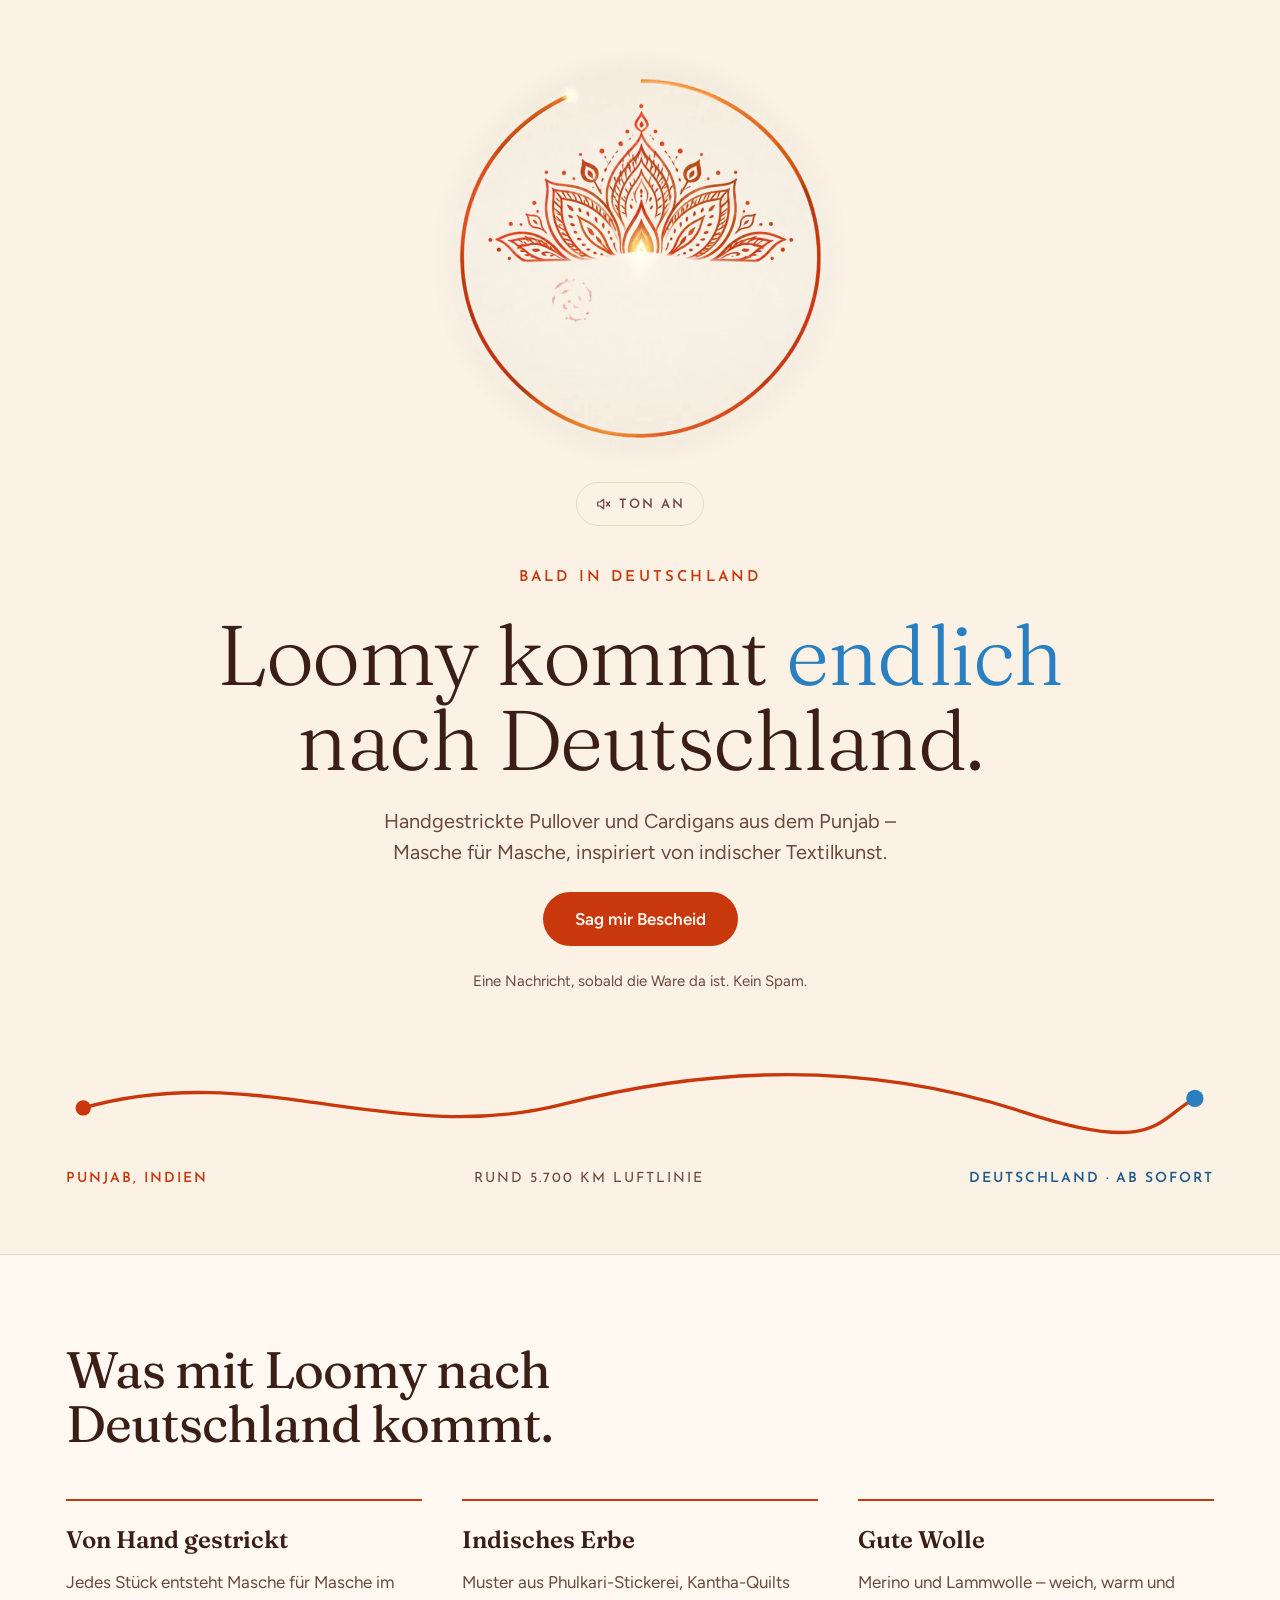
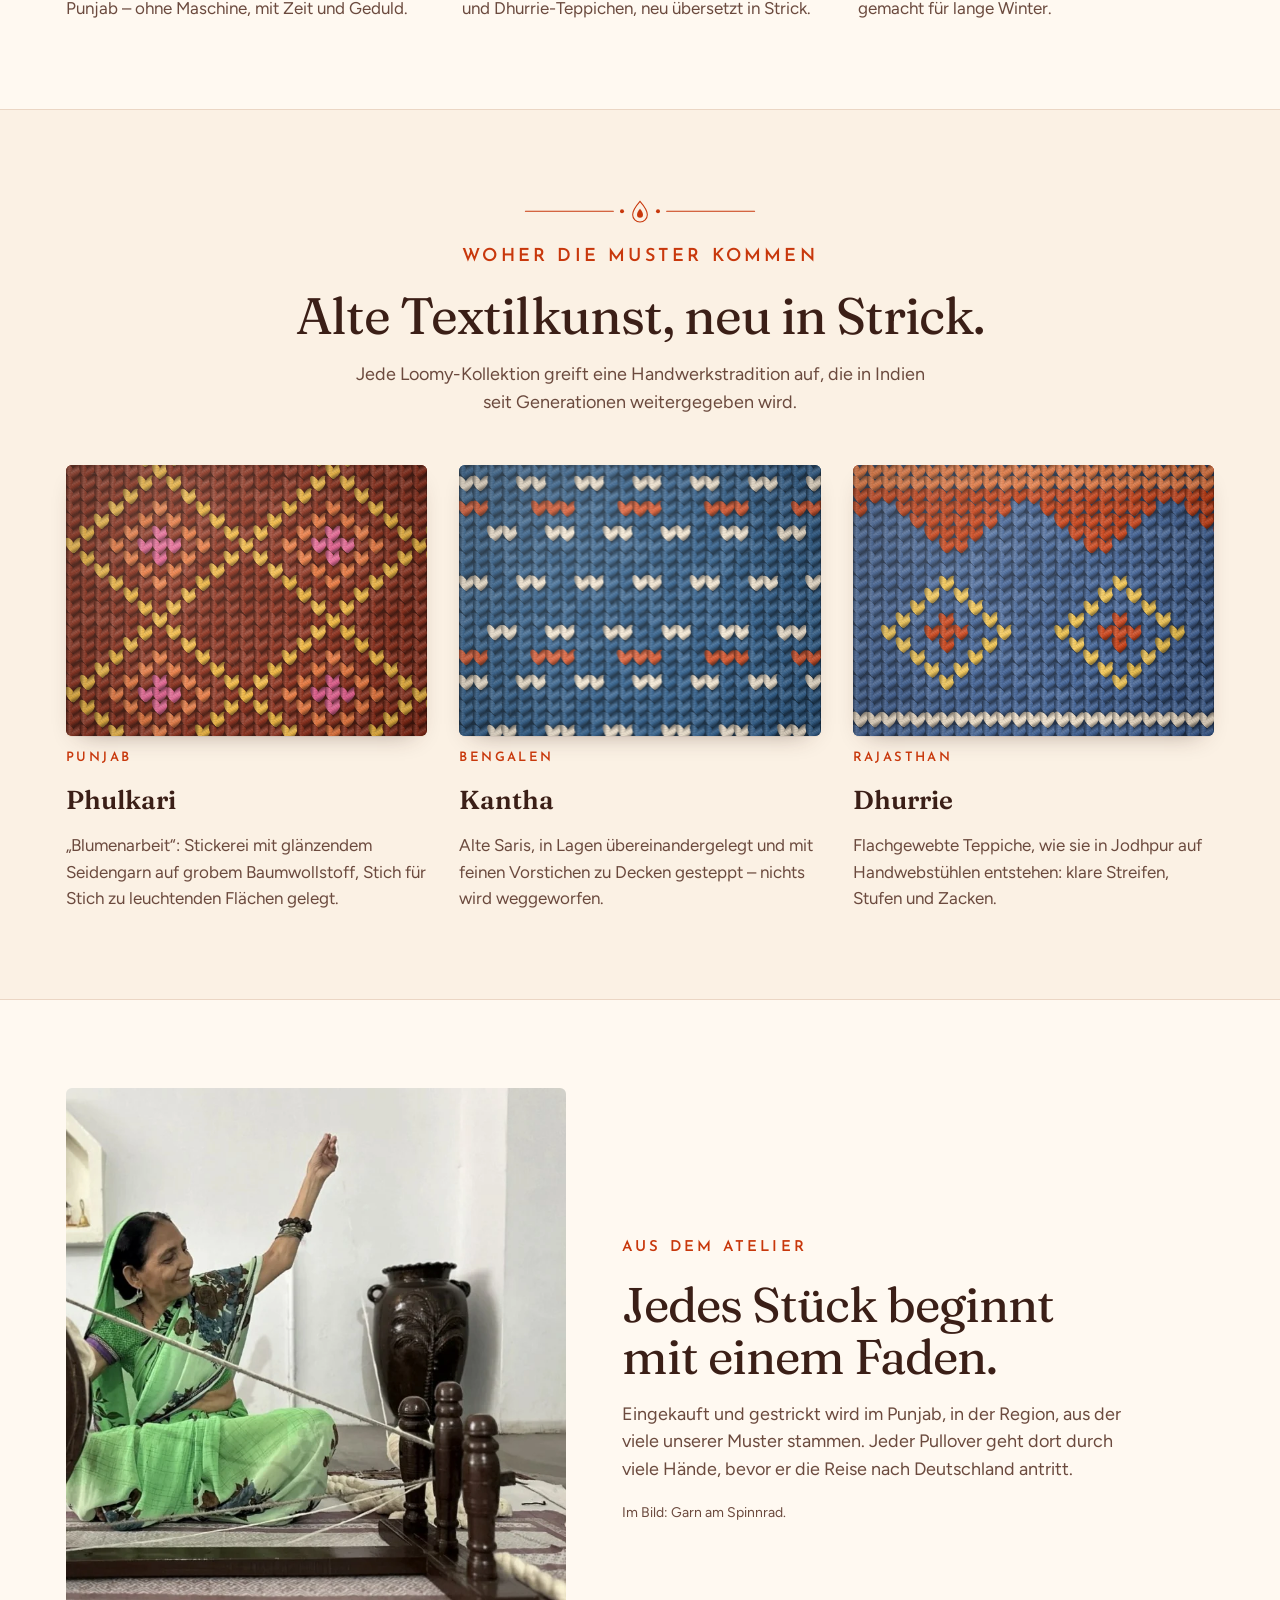
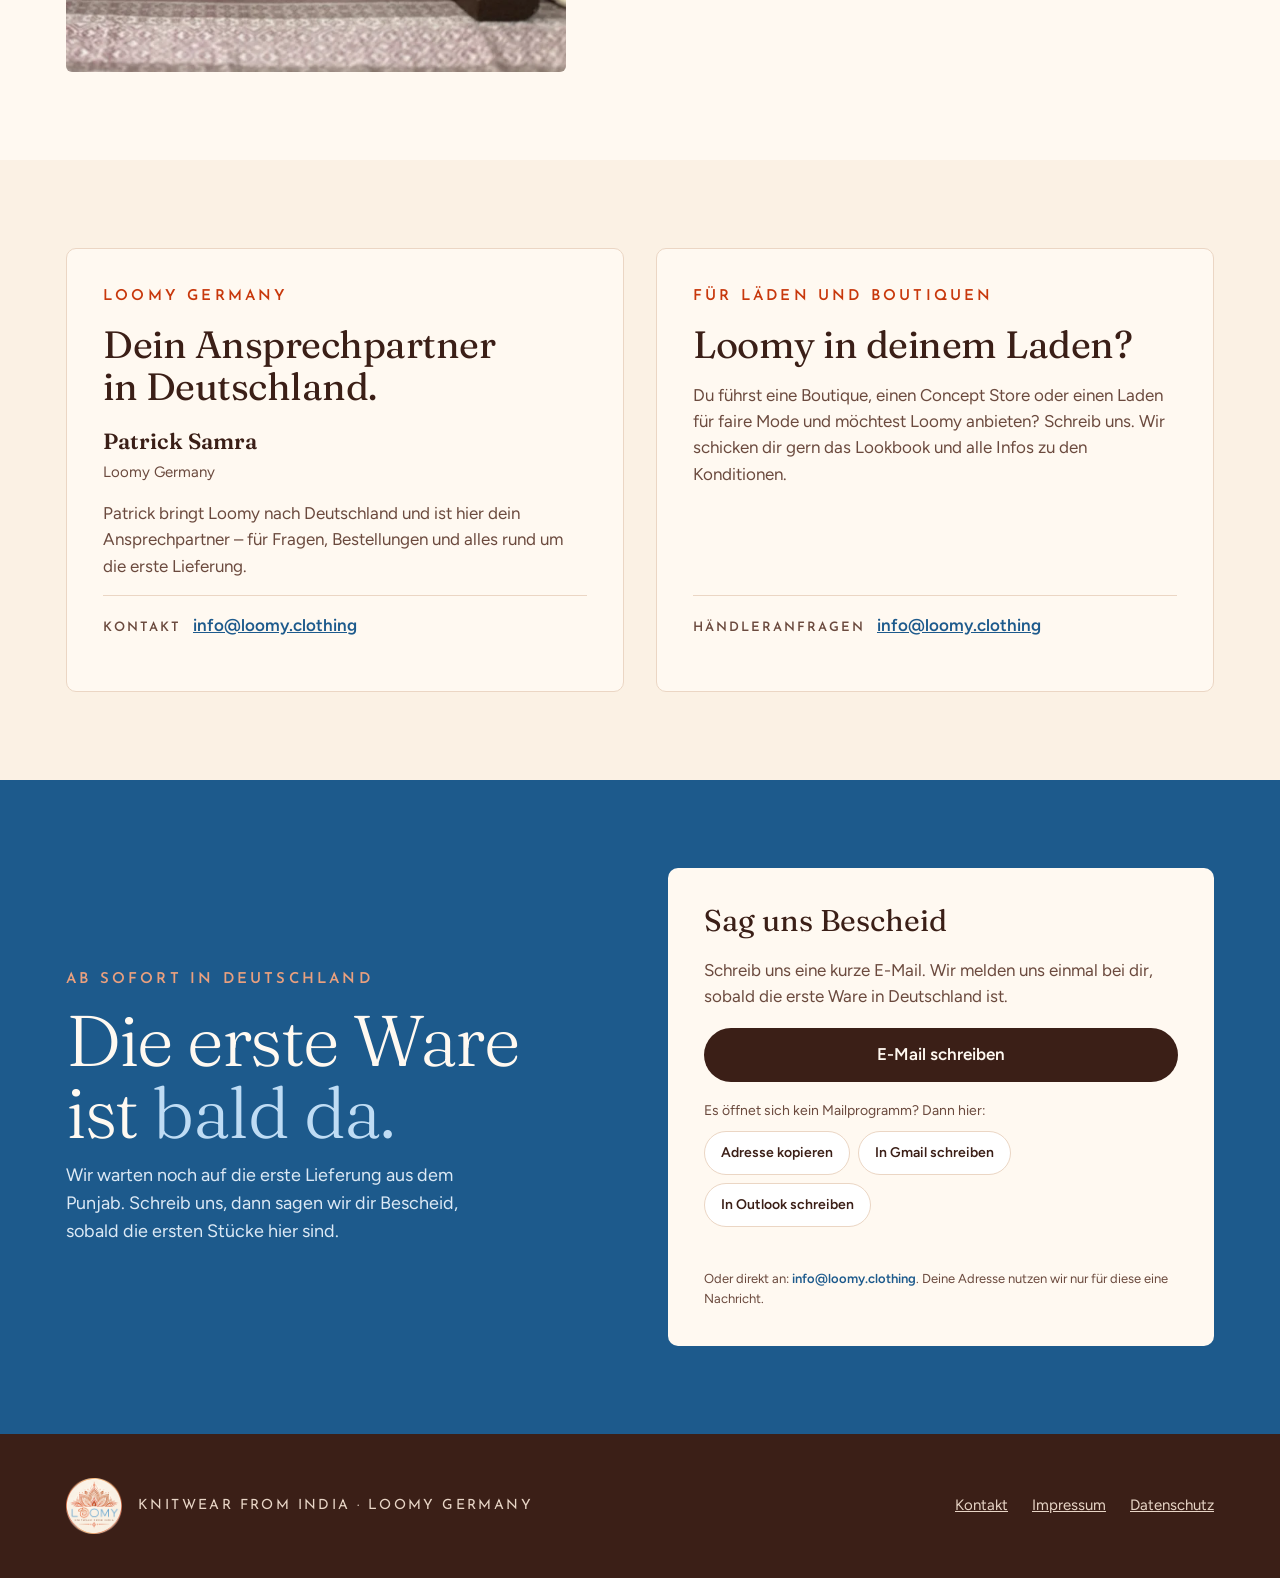
==== ankuendigung/index.html @ 22c1bcb1 "Landingpage: Ausweichwege, wenn sich kein Mailprogramm öffnet Co-Authored-By: Claude Opus 5.5 <norep" ====
<!doctype html>
<html lang="de">
<head>
<meta charset="utf-8">
<meta name="viewport" content="width=device-width, initial-scale=1, viewport-fit=cover">
<title>Loomy Germany – Handgestrickt im Punjab, bald in Deutschland</title>
<meta name="description" content="Loomy kommt nach Deutschland: handgestrickte Pullover und Cardigans aus dem Punjab, inspiriert von indischer Textilkunst. Die erste Ware ist bald da.">
<meta name="theme-color" content="#FBF1E4">
<link rel="canonical" href="https://loomy.clothing/">
<meta property="og:type" content="website">
<meta property="og:url" content="https://loomy.clothing/">
<meta property="og:title" content="Loomy kommt endlich nach Deutschland">
<meta property="og:description" content="Handgestrickte Pullover und Cardigans aus dem Punjab – Masche für Masche, inspiriert von indischer Textilkunst.">
<meta property="og:image" content="https://loomy.clothing/img/og-loomy.jpg">
<meta property="og:image:width" content="1200">
<meta property="og:image:height" content="630">
<meta property="og:locale" content="de_DE">
<meta name="twitter:card" content="summary_large_image">
<link rel="icon" type="image/png" sizes="64x64" href="img/favicon-64.png">
<link rel="apple-touch-icon" href="img/apple-touch-icon.png">
<link rel="preload" href="fonts/fraunces-latin-300-normal.woff2" as="font" type="font/woff2" crossorigin>
<style>
@font-face{font-family:'Fraunces';font-style:normal;font-weight:300;font-display:swap;src:url(fonts/fraunces-latin-300-normal.woff2) format('woff2')}
@font-face{font-family:'Fraunces';font-style:normal;font-weight:400;font-display:swap;src:url(fonts/fraunces-latin-400-normal.woff2) format('woff2')}
@font-face{font-family:'Fraunces';font-style:normal;font-weight:600;font-display:swap;src:url(fonts/fraunces-latin-600-normal.woff2) format('woff2')}
@font-face{font-family:'Figtree';font-style:normal;font-weight:400;font-display:swap;src:url(fonts/figtree-latin-400-normal.woff2) format('woff2')}
@font-face{font-family:'Figtree';font-style:normal;font-weight:500;font-display:swap;src:url(fonts/figtree-latin-500-normal.woff2) format('woff2')}
@font-face{font-family:'Figtree';font-style:normal;font-weight:600;font-display:swap;src:url(fonts/figtree-latin-600-normal.woff2) format('woff2')}
@font-face{font-family:'Josefin Sans';font-style:normal;font-weight:400;font-display:swap;src:url(fonts/josefin-sans-latin-400-normal.woff2) format('woff2')}
@font-face{font-family:'Josefin Sans';font-style:normal;font-weight:600;font-display:swap;src:url(fonts/josefin-sans-latin-600-normal.woff2) format('woff2')}
/* Layout: the round Loomy badge opens the page on its own cream ground; below it an
   orange thread runs from Punjab to Germany. Then: what is coming (paper),
   countdown + waiting list (deep indigo), footer (deep brown).
   One fixed look taken from the logo, the same in light and dark mode. */
:root{
  --ground:#FBF1E4;      /* cream of the logo */
  --paper:#FFF9F1;
  --ink:#3B1F17;         /* deep brown, like the logo's tagline */
  --ink-soft:#6B4A3E;
  --sindoor:#C8380C;     /* logo orange-red */
  --sindoor-soft:#E9A07F;
  --indigo:#2A7FC0;      /* logo blue */
  --indigo-deep:#1D5A8C;
  --line:#EBD6C4;
  --display:'Fraunces', Georgia, 'Times New Roman', serif;
  --body:'Figtree', system-ui, -apple-system, 'Segoe UI', sans-serif;
  --label:'Josefin Sans', 'Figtree', system-ui, sans-serif;
}
*{box-sizing:border-box}
html{scroll-behavior:smooth}
body{margin:0;background:var(--ground);color:var(--ink);font-family:var(--body);font-size:17px;line-height:1.55}
a{color:var(--indigo-deep)}a:hover{color:var(--sindoor)}
:focus-visible{outline:3px solid var(--indigo);outline-offset:3px}
.wrap{max-width:1180px;margin:0 auto;padding-left:max(16px, env(safe-area-inset-left, 0px));padding-right:max(16px, env(safe-area-inset-right, 0px))}
.label{margin:0;font-family:var(--label);font-size:15px;font-weight:600;letter-spacing:3.2px;text-transform:uppercase}
h1,h2,h3{text-wrap:balance}

/* Opening */
.hero{padding-block:48px 64px;display:flex;flex-direction:column;align-items:center;gap:40px;text-align:center}
.badge{width:clamp(220px,30vw,340px);max-width:100%;height:auto;display:block;animation:badgeIn 1.4s cubic-bezier(.2,.7,.2,1) both}
.intro{display:flex;flex-direction:column;align-items:center;gap:24px;max-width:860px}
.intro .label{color:var(--sindoor)}
h1{margin:0;font-family:var(--display);font-weight:300;font-size:clamp(42px,6.6vw,92px);line-height:1;letter-spacing:-1.5px;color:var(--ink)}
h1 em{font-style:normal;color:var(--indigo)}
.lead{margin:0;max-width:540px;font-size:20px;color:var(--ink-soft)}
.btn{display:inline-flex;align-items:center;justify-content:center;min-height:54px;padding:0 32px;border-radius:999px;font:inherit;font-weight:600;text-decoration:none;cursor:pointer;border:none}
.btn-sindoor{background:var(--sindoor);color:var(--paper)}
.btn-sindoor:hover{color:var(--paper);filter:brightness(1.08)}
.hint{font-size:15px;color:var(--ink-soft)}

/* Thread from Punjab to Germany */
.journey{width:100%;display:flex;flex-direction:column;gap:12px;padding-top:8px}
.journey svg{width:100%;max-width:100%;height:auto;display:block;overflow:visible}
.stops{display:flex;flex-wrap:wrap;justify-content:space-between;gap:10px 28px;font-family:var(--label);font-size:14px;letter-spacing:2px;text-transform:uppercase;color:var(--ink-soft)}
.stops .from{color:var(--sindoor);font-weight:600}
.stops .to{color:var(--indigo-deep);font-weight:600}
.thread{stroke-dasharray:1;stroke-dashoffset:1;animation:draw 3.2s cubic-bezier(.45,.05,.3,1) 1s forwards}
.knot{transform-box:fill-box;transform-origin:center;animation:pop .7s ease-out 4.1s both}
.halo{opacity:0;transform-box:fill-box;transform-origin:center;animation:halo 2.6s ease-out 4.5s infinite}
@keyframes badgeIn{from{opacity:0;transform:scale(.92)}to{opacity:1;transform:none}}
@keyframes draw{to{stroke-dashoffset:0}}
@keyframes pop{0%{transform:scale(0)}70%{transform:scale(1.35)}100%{transform:scale(1)}}
@keyframes halo{0%{opacity:.7;transform:scale(1)}100%{opacity:0;transform:scale(2.6)}}
@media (prefers-reduced-motion: reduce){
  .badge,.knot{animation:none}
  .thread{animation:none;stroke-dashoffset:0}
  .halo{animation:none;opacity:0}
}

/* What is coming */
.coming{background:var(--paper);border-top:1px solid var(--line);border-bottom:1px solid var(--line)}
.coming .wrap{padding-block:88px;display:flex;flex-direction:column;gap:48px}
.coming h2{margin:0;max-width:720px;font-family:var(--display);font-weight:400;font-size:clamp(32px,4vw,52px);line-height:1.06;letter-spacing:-1px}
.points{display:grid;grid-template-columns:repeat(auto-fit,minmax(240px,1fr));gap:40px}
.point{display:flex;flex-direction:column;gap:10px;padding-top:20px;border-top:2px solid var(--sindoor);min-width:0}
.point h3{margin:0;font-family:var(--display);font-weight:600;font-size:24px}
.point p{margin:0;color:var(--ink-soft);max-width:36ch}

/* Ornament, after the small divider at the foot of the logo */
.ornament{display:flex;justify-content:center}
.ornament svg{width:min(360px,80%);height:auto;display:block}

/* Where the patterns come from */
.muster .wrap{padding-block:88px;display:flex;flex-direction:column;gap:48px}
.muster-head{display:flex;flex-direction:column;align-items:center;gap:18px;text-align:center}
.muster-head .label{color:var(--sindoor)}
.muster-head h2{margin:0;max-width:760px;font-family:var(--display);font-weight:400;font-size:clamp(32px,4vw,52px);line-height:1.06;letter-spacing:-1px}
.muster-head p{margin:0;max-width:600px;color:var(--ink-soft);font-size:18px}
.samples{display:grid;grid-template-columns:repeat(auto-fit,minmax(260px,1fr));gap:40px 32px}
.sample{display:flex;flex-direction:column;gap:12px;min-width:0}
.cloth{display:block;width:100%;max-width:100%;height:auto;aspect-ratio:4/3;border-radius:6px;box-shadow:0 1px 0 rgba(59,31,23,.06), 0 10px 24px -14px rgba(59,31,23,.45)}
.sample .origin{margin:0;font-family:var(--label);font-size:13px;font-weight:600;letter-spacing:2.4px;text-transform:uppercase;color:var(--sindoor)}
.sample h3{margin:0;font-family:var(--display);font-weight:600;font-size:26px}
.sample p{margin:0;color:var(--ink-soft);max-width:38ch}
/* Phulkari: golden silk darning in a diamond lattice on madder-red cotton */
.phulkari{background-color:#7E2513;background-image:
  repeating-linear-gradient(45deg,transparent 0 15px,#F0B43A 15px 17px),
  repeating-linear-gradient(-45deg,transparent 0 15px,#F0B43A 15px 17px),
  repeating-linear-gradient(0deg,rgba(240,180,58,.30) 0 1px,transparent 1px 4px)}
/* Kantha: rows of running stitch on soft indigo cloth */
.kantha{background-color:#2F5F8E;background-image:
  repeating-linear-gradient(90deg,#2F5F8E 0 7px,transparent 7px 17px),
  repeating-linear-gradient(0deg,transparent 0 11px,#F6E8D6 11px 13px,transparent 13px 24px,#E2683A 24px 26px)}
/* Dhurrie: flat-woven bands with a stepped tooth border */
.dhurrie{background-color:#F3E3CC;background-image:
  linear-gradient(135deg,#C8380C 25%,transparent 25%),
  linear-gradient(225deg,#C8380C 25%,transparent 25%),
  repeating-linear-gradient(0deg,#1D5A8C 0 20px,#F3E3CC 20px 30px,#E2A23A 30px 34px,#F3E3CC 34px 56px);
  background-size:28px 56px,28px 56px,auto;background-position:-14px 0,-14px 0,0 0}

/* Atelier */
.atelier{background:var(--paper);border-top:1px solid var(--line)}
.atelier .wrap{padding-block:88px;display:flex;flex-wrap:wrap;align-items:center;gap:56px}
.atelier img{flex:1 1 360px;min-width:0;width:100%;max-width:500px;aspect-ratio:6/7;object-fit:cover;border-radius:6px;display:block}
.atelier .text{flex:1 1 360px;min-width:0;display:flex;flex-direction:column;gap:18px}
.atelier .label{color:var(--sindoor)}
.atelier h2{margin:0;font-family:var(--display);font-weight:400;font-size:clamp(32px,3.8vw,50px);line-height:1.08;letter-spacing:-1px}
.atelier p.body{margin:0;max-width:44ch;font-size:18px;color:var(--ink-soft)}
.atelier .caption{margin:0;font-size:14px;color:var(--ink-soft)}

/* Loomy Germany: contact person + retailers */
.team .wrap{padding-block:88px;display:grid;grid-template-columns:repeat(auto-fit,minmax(320px,1fr));gap:32px}
.panel{min-width:0;padding:36px;background:var(--paper);border:1px solid var(--line);border-radius:10px;display:flex;flex-direction:column;gap:16px}
.panel .label{color:var(--sindoor)}
.panel h2{margin:0;font-family:var(--display);font-weight:400;font-size:clamp(28px,3vw,38px);line-height:1.1;letter-spacing:-.5px}
.panel p.body{margin:0;max-width:44ch;color:var(--ink-soft)}
.person{display:flex;align-items:center;gap:18px}
.avatar{width:96px;height:96px;flex:none;border-radius:999px;border:1.5px dashed var(--sindoor-soft);display:flex;align-items:center;justify-content:center;font-size:12px;line-height:1.3;text-align:center;color:var(--ink-soft);background:var(--ground)}
.person strong{display:block;font-family:var(--display);font-weight:600;font-size:22px}
.person span{font-size:15px;color:var(--ink-soft)}
.contact{margin-top:auto;padding-top:16px;border-top:1px solid var(--line);display:flex;flex-wrap:wrap;gap:4px 12px;align-items:baseline}
.contact b{font-family:var(--label);font-size:13px;font-weight:600;letter-spacing:2px;text-transform:uppercase;color:var(--ink-soft)}
.contact span{font-weight:600;color:var(--indigo-deep);user-select:all;overflow-wrap:anywhere}

/* Countdown + waiting list */
.list{background:var(--indigo-deep);color:var(--paper)}
.list .wrap{padding-block:88px;display:flex;flex-wrap:wrap;align-items:center;gap:56px}
.count{flex:1 1 400px;min-width:0;display:flex;flex-direction:column;gap:14px}
.count .label{color:var(--sindoor-soft)}
.big{margin:0;font-family:var(--display);font-weight:300;font-size:clamp(42px,5.6vw,80px);line-height:1;letter-spacing:-1.5px;text-wrap:balance}
.big em{font-style:normal;color:#BFDCF4}
.count .sub{margin:0;max-width:420px;font-size:18px;color:#DCE9F5}
.card{flex:1 1 400px;min-width:0;padding:36px;background:var(--paper);color:var(--ink);border-radius:10px;display:flex;flex-direction:column;gap:18px}
.card h2{margin:0;font-family:var(--display);font-weight:400;font-size:30px;line-height:1.15}
.stack{display:flex;flex-direction:column;gap:18px}
.field{display:flex;flex-direction:column;gap:8px}
.field label{font-size:15px;font-weight:600}
.field input{min-height:52px;padding:0 18px;border-radius:10px;border:1.5px solid var(--line);font:inherit;color:var(--ink);background:#FFFFFF}
.consent{display:flex;align-items:flex-start;gap:12px;font-size:14px;line-height:1.5;color:var(--ink-soft);cursor:pointer}
.consent input{width:22px;height:22px;margin:1px 0 0;flex:none;accent-color:var(--indigo-deep)}
.err{margin:0;font-size:14px;font-weight:600;color:var(--sindoor)}
.btn-ink{background:var(--ink);color:var(--paper)}
.btn-ink:hover{filter:brightness(1.25)}
.note{margin:0;font-size:13px;color:var(--ink-soft)}
.alt{display:flex;flex-direction:column;gap:10px;font-size:14px;color:var(--ink-soft)}
.alt-row{display:flex;flex-wrap:wrap;gap:8px}
.chip{display:inline-flex;align-items:center;min-height:44px;padding:0 16px;border:1.5px solid var(--line);border-radius:999px;background:#FFFFFF;font:inherit;font-size:14px;font-weight:600;color:var(--ink);text-decoration:none;cursor:pointer}
.chip:hover{border-color:var(--indigo-deep);color:var(--indigo-deep)}
.chip:focus-visible{outline:3px solid var(--indigo-deep);outline-offset:2px}
.copied{min-height:1em;font-weight:600;color:var(--indigo-deep)}
.done{display:flex;flex-direction:column;gap:14px;padding-block:8px}
.done img{width:84px;height:84px;display:block}
.done p{margin:0;color:var(--ink-soft)}

footer{background:var(--ink);color:#E8D5C6}
footer .wrap{padding-block:44px;display:flex;flex-wrap:wrap;align-items:center;justify-content:space-between;gap:24px;font-size:15px}
footer .brand{display:flex;align-items:center;gap:16px}
footer img{width:56px;height:56px;display:block}
footer .brand p{margin:0;font-family:var(--label);font-size:14px;letter-spacing:2.4px;text-transform:uppercase}
footer nav{display:flex;flex-wrap:wrap;gap:24px}
footer a{color:#E8D5C6}footer a:hover{color:var(--sindoor-soft)}

/* Intro film: the logo animation, cut round so it melts into the page */
.intro-film{display:flex;flex-direction:column;align-items:center;gap:14px}
.film{display:block;width:clamp(240px,36vw,420px);max-width:100%;height:auto;aspect-ratio:1/1;object-fit:cover;background:var(--ground);
  -webkit-mask-image:radial-gradient(circle closest-side,#000 90%,transparent 99%);mask-image:radial-gradient(circle closest-side,#000 90%,transparent 99%)}
.sound{display:inline-flex;align-items:center;gap:8px;min-height:44px;padding:0 18px;border-radius:999px;border:1px solid var(--line);background:transparent;color:var(--ink-soft);font-family:var(--label);font-size:13px;font-weight:600;letter-spacing:2px;text-transform:uppercase;cursor:pointer}
.sound:hover{color:var(--sindoor);border-color:var(--sindoor-soft)}
.sound svg{width:16px;height:16px}
.sound [hidden]{display:none}
.sound[aria-pressed="true"]{color:var(--sindoor);border-color:var(--sindoor-soft)}
.card p{margin:0;color:var(--ink-soft)}
.mailtext{font-weight:600;color:var(--indigo-deep);user-select:all;overflow-wrap:anywhere}
.contact a{font-weight:600;overflow-wrap:anywhere}
</style>
</head>
<body>

<section class="wrap hero">
  <div class="intro-film">
    <video id="introVideo" class="film" muted playsinline preload="auto" poster="img/loomy-intro-poster.webp" aria-label="Logo-Animation: Das Loomy-Logo entsteht">
      <source src="video/loomy-intro.webm" type="video/webm">
      <source src="video/loomy-intro.mp4" type="video/mp4">
    </video>
    <button type="button" class="sound" id="soundBtn" aria-pressed="false">
      <svg class="ico-off" viewBox="0 0 24 24" fill="none" stroke="currentColor" stroke-width="1.8" stroke-linecap="round" stroke-linejoin="round" aria-hidden="true"><path d="M4 9v6h4l5 4V5L8 9H4z"/><path d="M17 9l5 6M22 9l-5 6"/></svg>
      <svg class="ico-on" viewBox="0 0 24 24" fill="none" stroke="currentColor" stroke-width="1.8" stroke-linecap="round" stroke-linejoin="round" aria-hidden="true" hidden><path d="M4 9v6h4l5 4V5L8 9H4z"/><path d="M16.5 8.5a5 5 0 0 1 0 7"/><path d="M19 6a9 9 0 0 1 0 12"/></svg>
      <span>Ton an</span>
    </button>
  </div>

  <div class="intro">
    <p class="label">Bald in Deutschland</p>
    <h1>Loomy kommt <em>endlich</em> nach Deutschland.</h1>
    <p class="lead">Handgestrickte Pullover und Cardigans aus dem Punjab – Masche für Masche, inspiriert von indischer Textilkunst.</p>
    <a class="btn btn-sindoor" href="#liste">Sag mir Bescheid</a>
    <span class="hint">Eine Nachricht, sobald die Ware da ist. Kein Spam.</span>
  </div>

  <div class="journey">
    <svg viewBox="0 0 1200 120" role="img" aria-label="Ein Faden läuft vom Punjab bis nach Deutschland">
      <circle cx="18" cy="70" r="8" fill="#C8380C"></circle>
      <path class="thread" pathLength="1" d="M18 70 C200 18 340 112 520 66 S860 28 1000 74 S1140 82 1180 60" fill="none" stroke="#C8380C" stroke-width="3.5" stroke-linecap="round"></path>
      <circle class="halo" cx="1180" cy="60" r="10" fill="none" stroke="#2A7FC0" stroke-width="2"></circle>
      <circle class="knot" cx="1180" cy="60" r="9" fill="#2A7FC0"></circle>
    </svg>
    <div class="stops">
      <span class="from">Punjab, Indien</span>
      <span>rund 5.700 km Luftlinie</span>
      <span class="to">Deutschland · ab sofort</span>
    </div>
  </div>
</section>

<section class="coming">
  <div class="wrap">
    <h2>Was mit Loomy nach Deutschland kommt.</h2>
    <div class="points">
      <div class="point">
        <h3>Von Hand gestrickt</h3>
        <p>Jedes Stück entsteht Masche für Masche im Punjab – ohne Maschine, mit Zeit und Geduld.</p>
      </div>
      <div class="point">
        <h3>Indisches Erbe</h3>
        <p>Muster aus Phulkari-Stickerei, Kantha-Quilts und Dhurrie-Teppichen, neu übersetzt in Strick.</p>
      </div>
      <div class="point">
        <h3>Gute Wolle</h3>
        <p>Merino und Lammwolle – weich, warm und gemacht für lange Winter.</p>
      </div>
    </div>
  </div>
</section>

<section class="muster">
  <div class="wrap">
    <div class="muster-head">
      <div class="ornament" aria-hidden="true">
        <svg viewBox="0 0 360 40">
          <line x1="8" y1="20" x2="140" y2="20" stroke="#C8380C" stroke-width="1.6" stroke-linecap="round"></line>
          <circle cx="153" cy="20" r="3" fill="#C8380C"></circle>
          <path d="M180 5 C187 13 191 19 191 25 A11 11 0 0 1 169 25 C169 19 173 13 180 5 Z" fill="none" stroke="#C8380C" stroke-width="1.6"></path>
          <path d="M180 16 C182.5 19 184.5 22 184.5 25 A4.5 4.5 0 0 1 175.5 25 C175.5 22 177.5 19 180 16 Z" fill="#C8380C"></path>
          <circle cx="207" cy="20" r="3" fill="#C8380C"></circle>
          <line x1="220" y1="20" x2="352" y2="20" stroke="#C8380C" stroke-width="1.6" stroke-linecap="round"></line>
        </svg>
      </div>
      <p class="label">Woher die Muster kommen</p>
      <h2>Alte Textilkunst, neu in Strick.</h2>
      <p>Jede Loomy-Kollektion greift eine Handwerkstradition auf, die in Indien seit Generationen weitergegeben wird.</p>
    </div>
    <div class="samples">
      <article class="sample">
        <canvas class="cloth phulkari" data-knit="phulkari" role="img" aria-label="Gestrickte Probe im Stil der Phulkari-Stickerei: goldene Rauten mit pinkem Kern auf Rot"></canvas>
        <p class="origin">Punjab</p>
        <h3>Phulkari</h3>
        <p>„Blumenarbeit“: Stickerei mit glänzendem Seidengarn auf grobem Baumwollstoff, Stich für Stich zu leuchtenden Flächen gelegt.</p>
      </article>
      <article class="sample">
        <canvas class="cloth kantha" data-knit="kantha" role="img" aria-label="Gestrickte Probe im Stil der Kantha-Steppnaht: Reihen aus kurzen Stichen auf Indigo"></canvas>
        <p class="origin">Bengalen</p>
        <h3>Kantha</h3>
        <p>Alte Saris, in Lagen übereinandergelegt und mit feinen Vorstichen zu Decken gesteppt – nichts wird weggeworfen.</p>
      </article>
      <article class="sample">
        <canvas class="cloth dhurrie" data-knit="dhurrie" role="img" aria-label="Gestrickte Probe im Stil eines Dhurrie-Teppichs: Zackenbordüre und gestufte Rauten auf Blau"></canvas>
        <p class="origin">Rajasthan</p>
        <h3>Dhurrie</h3>
        <p>Flachgewebte Teppiche, wie sie in Jodhpur auf Handwebstühlen entstehen: klare Streifen, Stufen und Zacken.</p>
      </article>
    </div>
  </div>
</section>

<section class="atelier">
  <div class="wrap">
    <img src="img/atelier-spinnrad.webp" alt="Eine Frau im grünen Sari spinnt Garn an einem hölzernen Spinnrad" loading="lazy">
    <div class="text">
      <p class="label">Aus dem Atelier</p>
      <h2>Jedes Stück beginnt mit einem Faden.</h2>
      <p class="body">Eingekauft und gestrickt wird im Punjab, in der Region, aus der viele unserer Muster stammen. Jeder Pullover geht dort durch viele Hände, bevor er die Reise nach Deutschland antritt.</p>
      <p class="caption">Im Bild: Garn am Spinnrad.</p>
    </div>
  </div>
</section>

<section class="team" id="kontakt">
  <div class="wrap">
    <article class="panel">
      <p class="label">Loomy Germany</p>
      <h2>Dein Ansprechpartner in Deutschland.</h2>
      <div class="person">
        <div>
          <strong>Patrick Samra</strong>
          <span>Loomy Germany</span>
        </div>
      </div>
      <p class="body">Patrick bringt Loomy nach Deutschland und ist hier dein Ansprechpartner – für Fragen, Bestellungen und alles rund um die erste Lieferung.</p>
      <p class="contact"><b>Kontakt</b><a href="mailto:info@loomy.clothing">info@loomy.clothing</a></p>
    </article>
    <article class="panel">
      <p class="label">Für Läden und Boutiquen</p>
      <h2>Loomy in deinem Laden?</h2>
      <p class="body">Du führst eine Boutique, einen Concept Store oder einen Laden für faire Mode und möchtest Loomy anbieten? Schreib uns. Wir schicken dir gern das Lookbook und alle Infos zu den Konditionen.</p>
      <p class="contact"><b>Händleranfragen</b><a href="mailto:info@loomy.clothing?subject=H%C3%A4ndleranfrage%20Loomy">info@loomy.clothing</a></p>
    </article>
  </div>
</section>

<section class="list" id="liste">
  <div class="wrap">
    <div class="count">
      <p class="label">Ab sofort in Deutschland</p>
      <p class="big">Die erste Ware ist <em>bald da.</em></p>
      <p class="sub">Wir warten noch auf die erste Lieferung aus dem Punjab. Schreib uns, dann sagen wir dir Bescheid, sobald die ersten Stücke hier sind.</p>
    </div>

    <div class="card">
      <h2>Sag uns Bescheid</h2>
      <p>Schreib uns eine kurze E-Mail. Wir melden uns einmal bei dir, sobald die erste Ware in Deutschland ist.</p>
      <a class="btn btn-ink" href="mailto:info@loomy.clothing?subject=Loomy%20%E2%80%93%20bitte%20benachrichtigen&amp;body=Hallo%20Patrick%2C%0A%0Abitte%20gib%20mir%20Bescheid%2C%20sobald%20Loomy%20in%20Deutschland%20erh%C3%A4ltlich%20ist.">E-Mail schreiben</a>
      <div class="alt">
        <span>Es öffnet sich kein Mailprogramm? Dann hier:</span>
        <div class="alt-row">
          <button type="button" class="chip" id="copyMail" data-mail="info@loomy.clothing">Adresse kopieren</button>
          <a class="chip" target="_blank" rel="noopener" href="https://mail.google.com/mail/?view=cm&amp;fs=1&amp;to=info@loomy.clothing&amp;su=Loomy%20%E2%80%93%20bitte%20benachrichtigen&amp;body=Hallo%20Patrick%2C%0A%0Abitte%20gib%20mir%20Bescheid%2C%20sobald%20Loomy%20in%20Deutschland%20erh%C3%A4ltlich%20ist.">In Gmail schreiben</a>
          <a class="chip" target="_blank" rel="noopener" href="https://outlook.live.com/mail/0/deeplink/compose?to=info@loomy.clothing&amp;subject=Loomy%20%E2%80%93%20bitte%20benachrichtigen&amp;body=Hallo%20Patrick%2C%0A%0Abitte%20gib%20mir%20Bescheid%2C%20sobald%20Loomy%20in%20Deutschland%20erh%C3%A4ltlich%20ist.">In Outlook schreiben</a>
        </div>
        <span class="copied" id="copyMsg" role="status" aria-live="polite"></span>
      </div>
      <p class="note">Oder direkt an: <span class="mailtext">info@loomy.clothing</span>. Deine Adresse nutzen wir nur für diese eine Nachricht.</p>
    </div>
  </div>
</section>

<footer>
  <div class="wrap">
    <div class="brand">
      <img src="img/loomy-badge.webp" alt="Loomy">
      <p>Knitwear from India · Loomy Germany</p>
    </div>
    <nav aria-label="Rechtliches">
      <a href="#kontakt">Kontakt</a>
      <a href="impressum.html">Impressum</a>
      <a href="datenschutz.html">Datenschutz</a>
    </nav>
  </div>
</footer>

<script>
// Knitted swatches: every stitch drawn as a "V" of two shaded legs, from a colourwork chart.
(function () {
  const PALETTES = {
    phulkari: ['#8A2A16', '#F0B43A', '#E8743A', '#E35A8C'],
    kantha:   ['#2F5F8E', '#F3E6D2', '#D9532B'],
    dhurrie:  ['#3C5F96', '#C8380C', '#E8743A', '#F0C24A', '#F3E3CC']
  };
  const CHARTS = {
    // diamond lattice with a pink heart in every diamond (Phulkari "bagh" field)
    phulkari(c, r) {
      const x = Math.abs((c % 12) - 6), y = Math.abs((r % 12) - 6), d = x + y;
      if (d === 6) return 1;
      if (d === 3) return 2;
      if (d <= 1) return 3;
      return 0;
    },
    // rows of short running stitches, offset row to row, with a red row now and then
    kantha(c, r) {
      const band = Math.floor(r / 4);
      if (r % 4 === 1) return ((c + band * 2) % 4 < 2) ? 1 : 0;
      if (r % 12 === 3) return ((c + 1) % 6 < 3) ? 2 : 0;
      return 0;
    },
    // rug bands: border line, tooth border, stepped diamonds, cream line
    dhurrie(c, r) {
      const R = r % 24;
      if (R === 0 || R === 1) return 2;
      if (R >= 2 && R <= 6) { const k = R - 2, m = c % 10; return (m >= k && m <= 9 - k) ? 1 : 0; }
      if (R >= 9 && R <= 17) {
        const x = Math.abs((c % 12) - 6), y = Math.abs(R - 13), d = x + y;
        if (d === 4) return 3;
        if (d <= 1) return 1;
        return 0;
      }
      if (R === 20) return 4;
      return 0;
    }
  };

  const rgbCache = {};
  function rgb(hex) {
    if (!rgbCache[hex]) { const n = parseInt(hex.slice(1), 16); rgbCache[hex] = [n >> 16, (n >> 8) & 255, n & 255]; }
    return rgbCache[hex];
  }
  function shade(hex, f) {
    const [r, g, b] = rgb(hex);
    const t = f < 0 ? 0 : 255, p = Math.min(1, Math.abs(f));
    return 'rgb(' + Math.round(r + (t - r) * p) + ',' + Math.round(g + (t - g) * p) + ',' + Math.round(b + (t - b) * p) + ')';
  }
  function rng(seed) {
    return function () {
      seed = (seed + 0x6D2B79F5) | 0;
      let t = Math.imul(seed ^ (seed >>> 15), 1 | seed);
      t = (t + Math.imul(t ^ (t >>> 7), 61 | t)) ^ t;
      return ((t ^ (t >>> 14)) >>> 0) / 4294967296;
    };
  }

  function leg(ctx, x, y, W, H, rot, col, v) {
    const rx = W * 0.27, ry = H * 0.68;
    ctx.save();
    ctx.translate(x, y);
    ctx.rotate(rot);
    ctx.beginPath();
    ctx.ellipse(0, 0, rx, ry, 0, 0, Math.PI * 2);
    const g = ctx.createLinearGradient(-rx, -ry * 0.3, rx, ry * 0.3);
    g.addColorStop(0, shade(col, v - 0.42));
    g.addColorStop(0.38, shade(col, v + 0.14));
    g.addColorStop(0.62, shade(col, v + 0.02));
    g.addColorStop(1, shade(col, v - 0.45));
    ctx.fillStyle = g;
    ctx.fill();
    ctx.clip();
    // twist of the plies
    ctx.strokeStyle = shade(col, v - 0.3);
    ctx.globalAlpha = 0.32;
    ctx.lineWidth = Math.max(0.5, W * 0.045);
    for (let i = -3; i <= 3; i++) {
      ctx.beginPath();
      ctx.moveTo(-rx * 1.2, i * ry * 0.3 - ry * 0.18);
      ctx.lineTo(rx * 1.2, i * ry * 0.3 + ry * 0.18);
      ctx.stroke();
    }
    ctx.restore();
  }

  function draw(cv) {
    const kind = cv.dataset.knit, pal = PALETTES[kind], chart = CHARTS[kind];
    const w = cv.clientWidth, h = cv.clientHeight;
    if (!pal || !w || !h) return;
    const dpr = Math.min(2, window.devicePixelRatio || 1);
    cv.width = Math.round(w * dpr);
    cv.height = Math.round(h * dpr);
    const ctx = cv.getContext('2d');
    if (!ctx) return;
    ctx.setTransform(dpr, 0, 0, dpr, 0, 0);
    const W = Math.max(10, Math.min(16, w / 25)), H = W * 0.86;
    const rand = rng(kind.length * 977 + 13);
    ctx.fillStyle = shade(pal[0], -0.55);
    ctx.fillRect(0, 0, w, h);
    const cols = Math.ceil(w / W) + 1, rows = Math.ceil(h / H) + 1;
    for (let r = -1; r <= rows; r++) {
      for (let c = -1; c <= cols; c++) {
        const col = pal[chart(c + 48, r + 48)];
        const v = (rand() - 0.5) * 0.12;
        const x = c * W + W / 2 + (rand() - 0.5) * W * 0.07;
        const y = r * H + H / 2 + (rand() - 0.5) * H * 0.07;
        leg(ctx, x - W * 0.2, y, W, H, -0.5 + (rand() - 0.5) * 0.08, col, v);
        leg(ctx, x + W * 0.2, y, W, H, 0.5 + (rand() - 0.5) * 0.08, col, v);
      }
    }
    // loose fibres on the surface
    ctx.lineWidth = 0.6;
    const fibres = Math.round(w * h / 140);
    for (let i = 0; i < fibres; i++) {
      const fx = rand() * w, fy = rand() * h, len = 2 + rand() * 5, a = rand() * Math.PI;
      ctx.strokeStyle = 'rgba(255,255,255,' + (0.05 + rand() * 0.08) + ')';
      ctx.beginPath();
      ctx.moveTo(fx, fy);
      ctx.quadraticCurveTo(fx + Math.cos(a) * len * 0.5 + 1, fy + Math.sin(a) * len * 0.5, fx + Math.cos(a) * len, fy + Math.sin(a) * len);
      ctx.stroke();
    }
    // soft daylight from the upper left, darker edges like a fabric swatch
    const light = ctx.createRadialGradient(w * 0.25, h * 0.15, 0, w * 0.25, h * 0.15, Math.max(w, h));
    light.addColorStop(0, 'rgba(255,248,236,0.16)');
    light.addColorStop(1, 'rgba(255,248,236,0)');
    ctx.fillStyle = light;
    ctx.fillRect(0, 0, w, h);
    const edge = ctx.createRadialGradient(w / 2, h / 2, Math.min(w, h) * 0.35, w / 2, h / 2, Math.max(w, h) * 0.75);
    edge.addColorStop(0, 'rgba(0,0,0,0)');
    edge.addColorStop(1, 'rgba(0,0,0,0.22)');
    ctx.fillStyle = edge;
    ctx.fillRect(0, 0, w, h);
  }

  const swatches = document.querySelectorAll('canvas[data-knit]');
  const drawAll = () => swatches.forEach(draw);
  drawAll();
  if (document.fonts && document.fonts.ready) document.fonts.ready.then(drawAll);
  if ('ResizeObserver' in window) {
    let t;
    const ro = new ResizeObserver(() => { clearTimeout(t); t = setTimeout(drawAll, 120); });
    swatches.forEach(cv => ro.observe(cv));
  }
})();

(function () {
  const v = document.getElementById('introVideo');
  const btn = document.getElementById('soundBtn');
  const label = btn.querySelector('span');
  const still = window.matchMedia && window.matchMedia('(prefers-reduced-motion: reduce)').matches;
  if (!still) {
    const p = v.play();
    if (p && p.catch) p.catch(() => {});
  }
  const icoOn = btn.querySelector('.ico-on'), icoOff = btn.querySelector('.ico-off');
  const show = on => {
    btn.setAttribute('aria-pressed', on ? 'true' : 'false');
    label.textContent = on ? 'Ton aus' : 'Ton an';
    icoOn.hidden = !on; icoOff.hidden = on;
  };
  btn.addEventListener('click', () => {
    if (v.muted) {
      v.muted = false;
      // the logo is already finished? then play it once more with sound
      if (v.ended || v.paused || v.currentTime > v.duration - 1) v.currentTime = 0;
      const p = v.play();
      if (p && p.catch) p.catch(() => {});
      show(true);
    } else {
      v.muted = true;
      show(false);
    }
  });
  v.addEventListener('ended', () => { v.muted = true; show(false); });
})();

(function () {
  const b = document.getElementById('copyMail'), msg = document.getElementById('copyMsg');
  if (!b) return;
  const mail = b.dataset.mail;
  const fallback = () => {
    const t = document.createElement('textarea');
    t.value = mail; t.setAttribute('readonly', ''); t.style.position = 'fixed'; t.style.opacity = '0';
    document.body.appendChild(t); t.select();
    let ok = false; try { ok = document.execCommand('copy'); } catch (e) {}
    t.remove(); return ok;
  };
  b.addEventListener('click', async () => {
    let ok = false;
    try { await navigator.clipboard.writeText(mail); ok = true; } catch (e) { ok = fallback(); }
    msg.textContent = ok ? 'Kopiert: ' + mail + ' – einfach in dein Mailprogramm einfügen.' : 'Bitte von Hand kopieren: ' + mail;
  });
})();
</script>
</body>
</html>
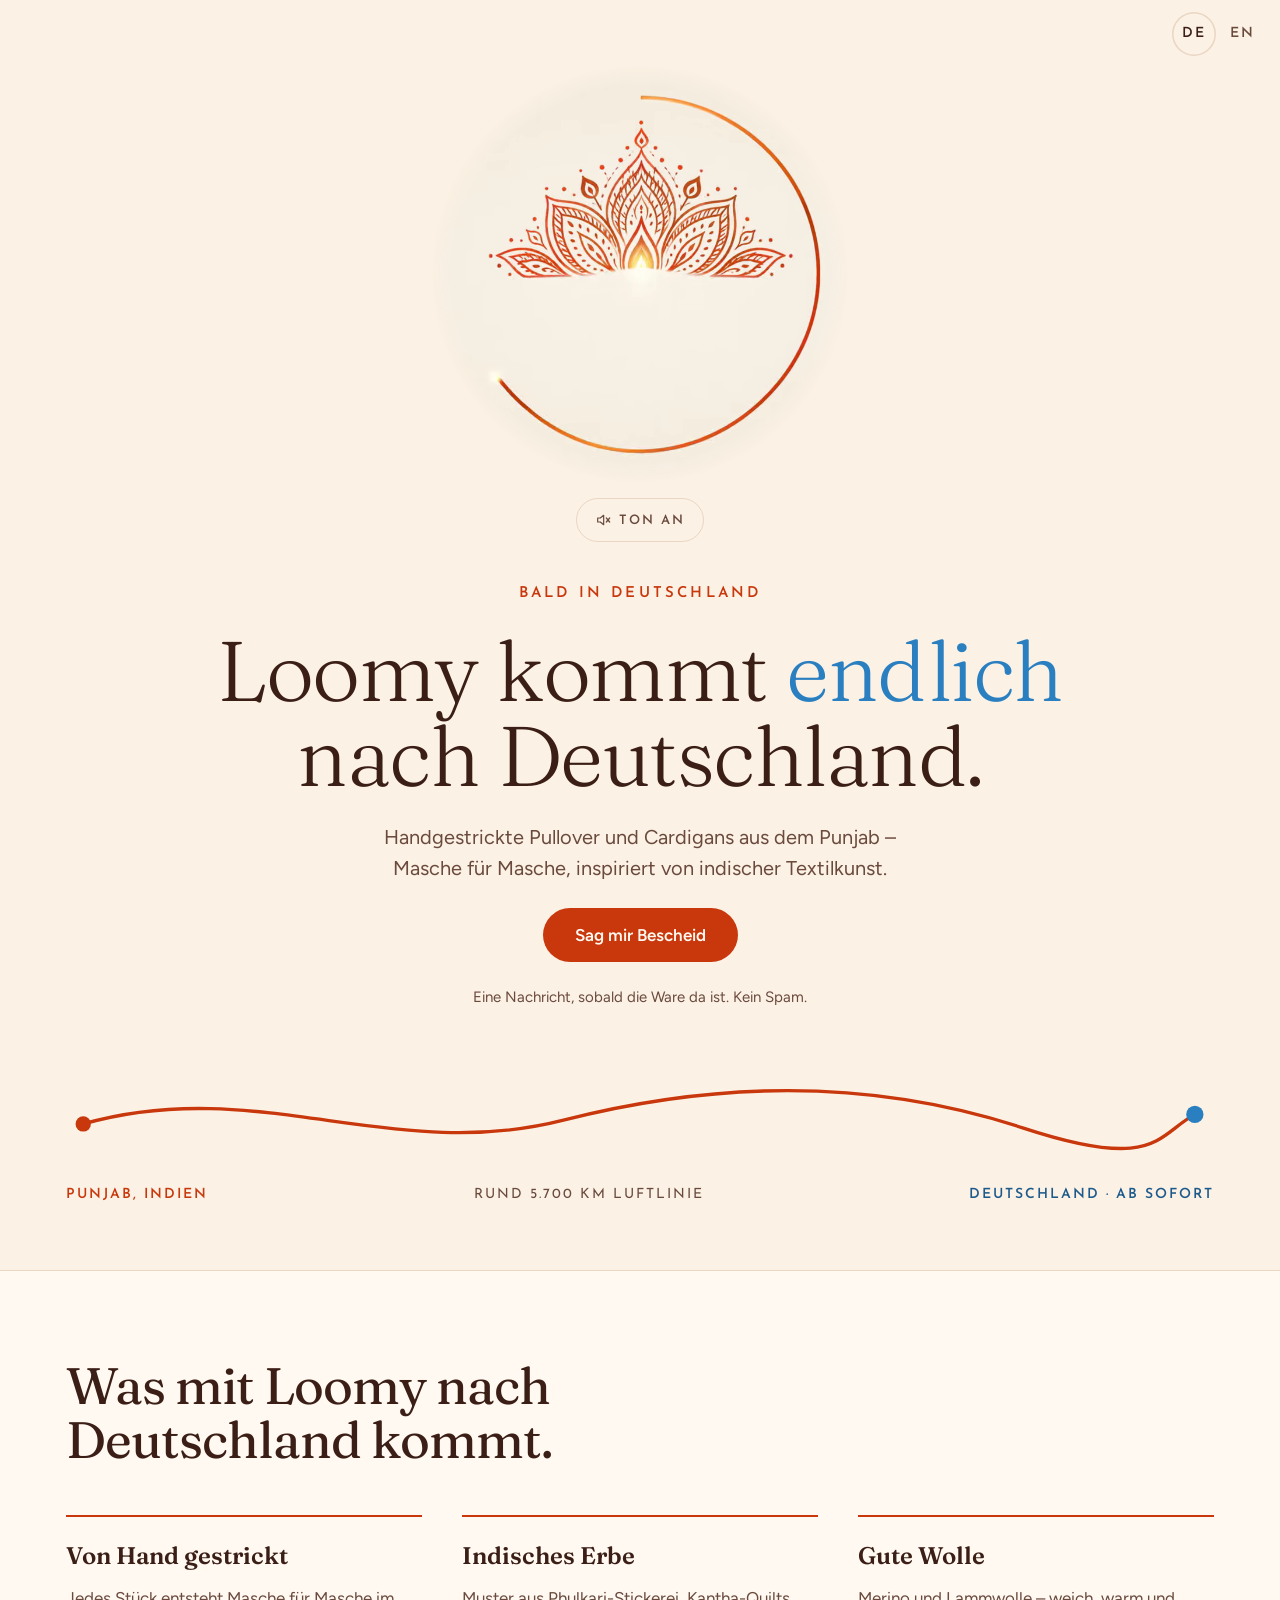
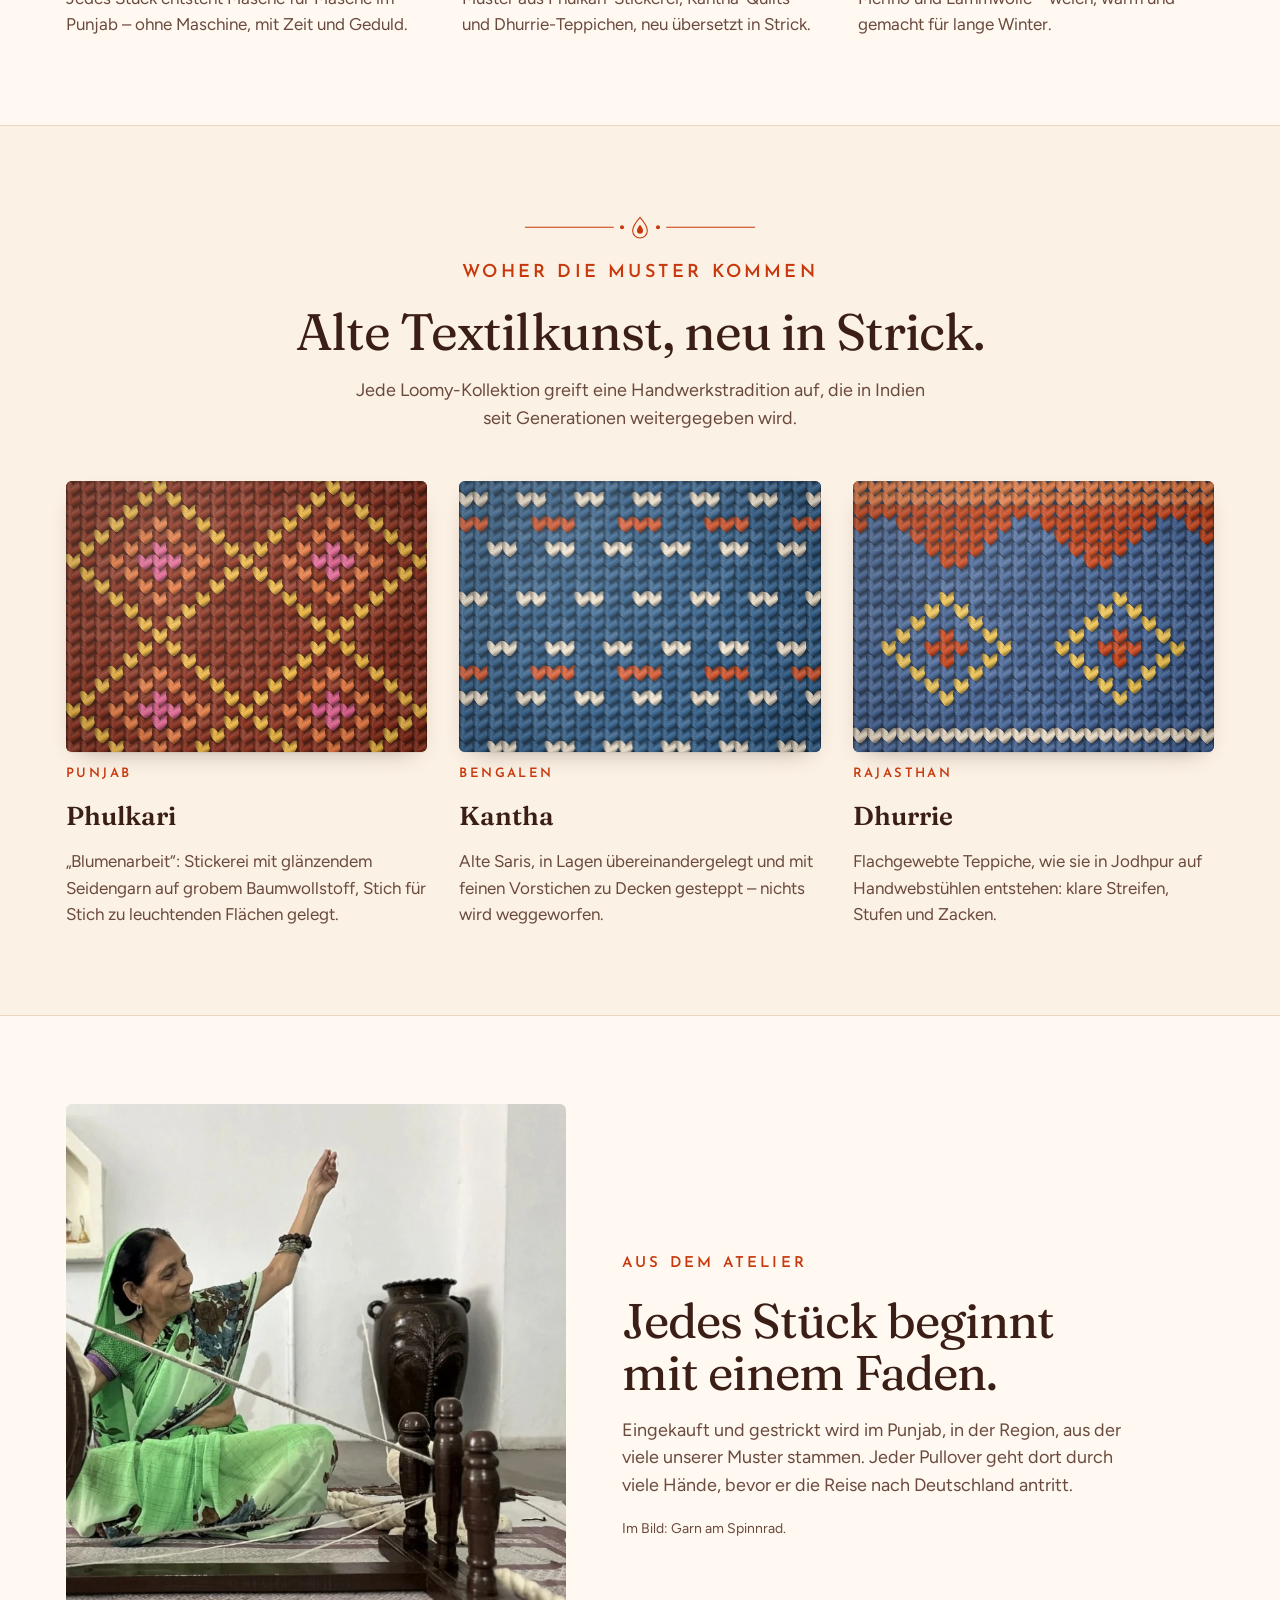
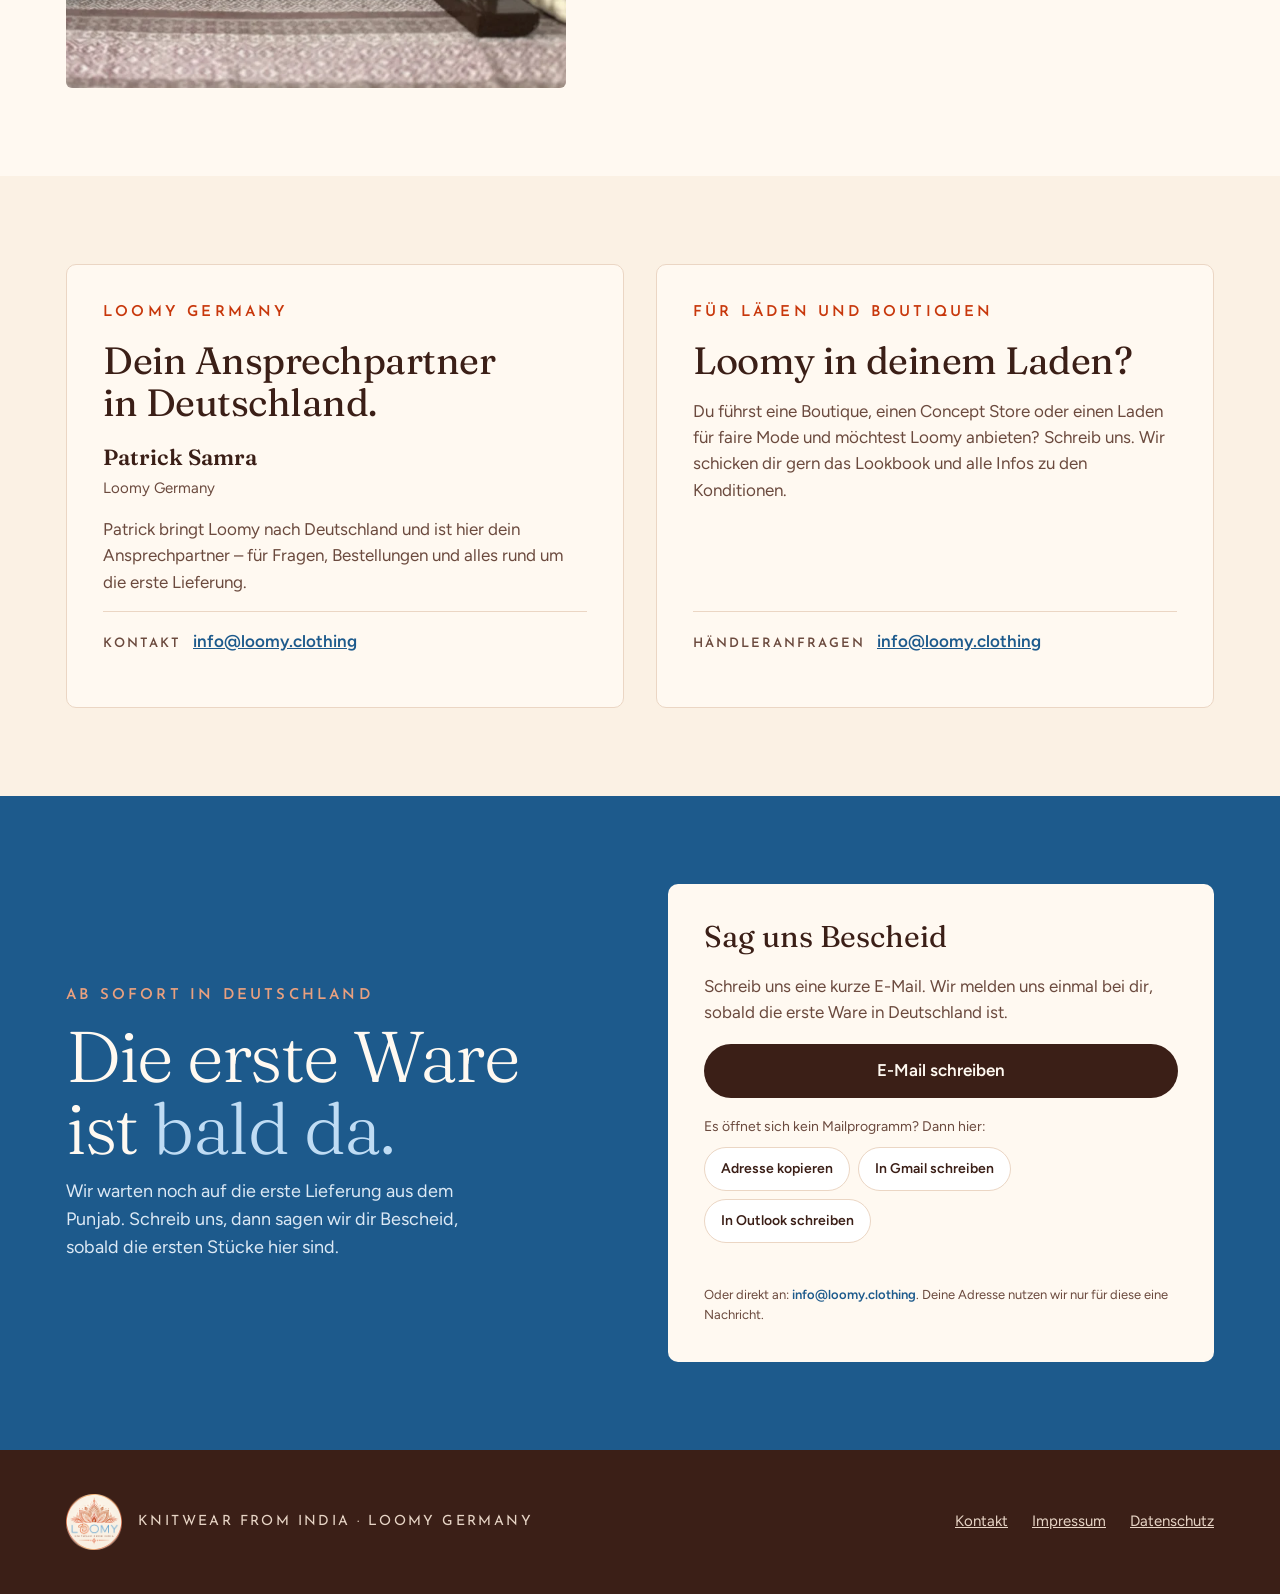
==== commit e3c0a1ae: "Landingpage auf Englisch (en.html) mit Sprachumschalter; Punjabi-Gruß vorbereitet Co-Authored-By: Cl" ====
--- a/ankuendigung/index.html
+++ b/ankuendigung/index.html
@@ -7,6 +7,9 @@
 <meta name="description" content="Loomy kommt nach Deutschland: handgestrickte Pullover und Cardigans aus dem Punjab, inspiriert von indischer Textilkunst. Die erste Ware ist bald da.">
 <meta name="theme-color" content="#FBF1E4">
 <link rel="canonical" href="https://loomy.clothing/">
+<link rel="alternate" hreflang="de" href="https://loomy.clothing/">
+<link rel="alternate" hreflang="en" href="https://loomy.clothing/en.html">
+<link rel="alternate" hreflang="x-default" href="https://loomy.clothing/">
 <meta property="og:type" content="website">
 <meta property="og:url" content="https://loomy.clothing/">
 <meta property="og:title" content="Loomy kommt endlich nach Deutschland">
@@ -27,6 +30,7 @@
 @font-face{font-family:'Figtree';font-style:normal;font-weight:500;font-display:swap;src:url(fonts/figtree-latin-500-normal.woff2) format('woff2')}
 @font-face{font-family:'Figtree';font-style:normal;font-weight:600;font-display:swap;src:url(fonts/figtree-latin-600-normal.woff2) format('woff2')}
 @font-face{font-family:'Josefin Sans';font-style:normal;font-weight:400;font-display:swap;src:url(fonts/josefin-sans-latin-400-normal.woff2) format('woff2')}
+@font-face{font-family:'Noto Sans Gurmukhi';font-style:normal;font-weight:500;font-display:swap;src:url(fonts/noto-sans-gurmukhi-gurmukhi-500-normal.woff2) format('woff2')}
 @font-face{font-family:'Josefin Sans';font-style:normal;font-weight:600;font-display:swap;src:url(fonts/josefin-sans-latin-600-normal.woff2) format('woff2')}
 /* Layout: the round Loomy badge opens the page on its own cream ground; below it an
    orange thread runs from Punjab to Germany. Then: what is coming (paper),
@@ -56,7 +60,7 @@
 h1,h2,h3{text-wrap:balance}
 
 /* Opening */
-.hero{padding-block:48px 64px;display:flex;flex-direction:column;align-items:center;gap:40px;text-align:center}
+.hero{position:relative;padding-block:64px 64px;display:flex;flex-direction:column;align-items:center;gap:40px;text-align:center}
 .badge{width:clamp(220px,30vw,340px);max-width:100%;height:auto;display:block;animation:badgeIn 1.4s cubic-bezier(.2,.7,.2,1) both}
 .intro{display:flex;flex-direction:column;align-items:center;gap:24px;max-width:860px}
 .intro .label{color:var(--sindoor)}
@@ -198,6 +202,15 @@
 .sound:hover{color:var(--sindoor);border-color:var(--sindoor-soft)}
 .sound svg{width:16px;height:16px}
 .sound [hidden]{display:none}
+/* Language switch */
+.lang{position:absolute;top:max(12px,env(safe-area-inset-top,0px));right:max(16px,env(safe-area-inset-right,0px));display:flex;gap:4px;font-family:var(--label);font-size:14px;font-weight:600;letter-spacing:2px}
+.lang a{display:inline-flex;align-items:center;justify-content:center;min-width:44px;min-height:44px;border-radius:999px;color:var(--ink-soft);text-decoration:none}
+.lang a:hover{color:var(--sindoor)}
+.lang a[aria-current]{color:var(--ink);box-shadow:inset 0 0 0 1.5px var(--line)}
+/* Greeting in Punjabi, at the start of the thread */
+.greet{display:flex;flex-direction:column;align-items:center;gap:6px;text-align:center}
+.greet .pa{margin:0;font-family:'Noto Sans Gurmukhi',var(--body);font-weight:500;font-size:clamp(24px,3vw,32px);line-height:1.5;color:var(--sindoor)}
+.greet .tr{margin:0;font-size:15px;color:var(--ink-soft)}
 .sound[aria-pressed="true"]{color:var(--sindoor);border-color:var(--sindoor-soft)}
 .card p{margin:0;color:var(--ink-soft)}
 .mailtext{font-weight:600;color:var(--indigo-deep);user-select:all;overflow-wrap:anywhere}
@@ -205,6 +218,7 @@
 </style>
 </head>
 <body>
+<nav class="lang" aria-label="Sprache"><a href="./" hreflang="de" lang="de" aria-current="page">DE</a><a href="en.html" hreflang="en" lang="en">EN</a></nav>
 
 <section class="wrap hero">
   <div class="intro-film">
@@ -240,6 +254,7 @@
       <span class="to">Deutschland · ab sofort</span>
     </div>
   </div>
+
 </section>
 
 <section class="coming">
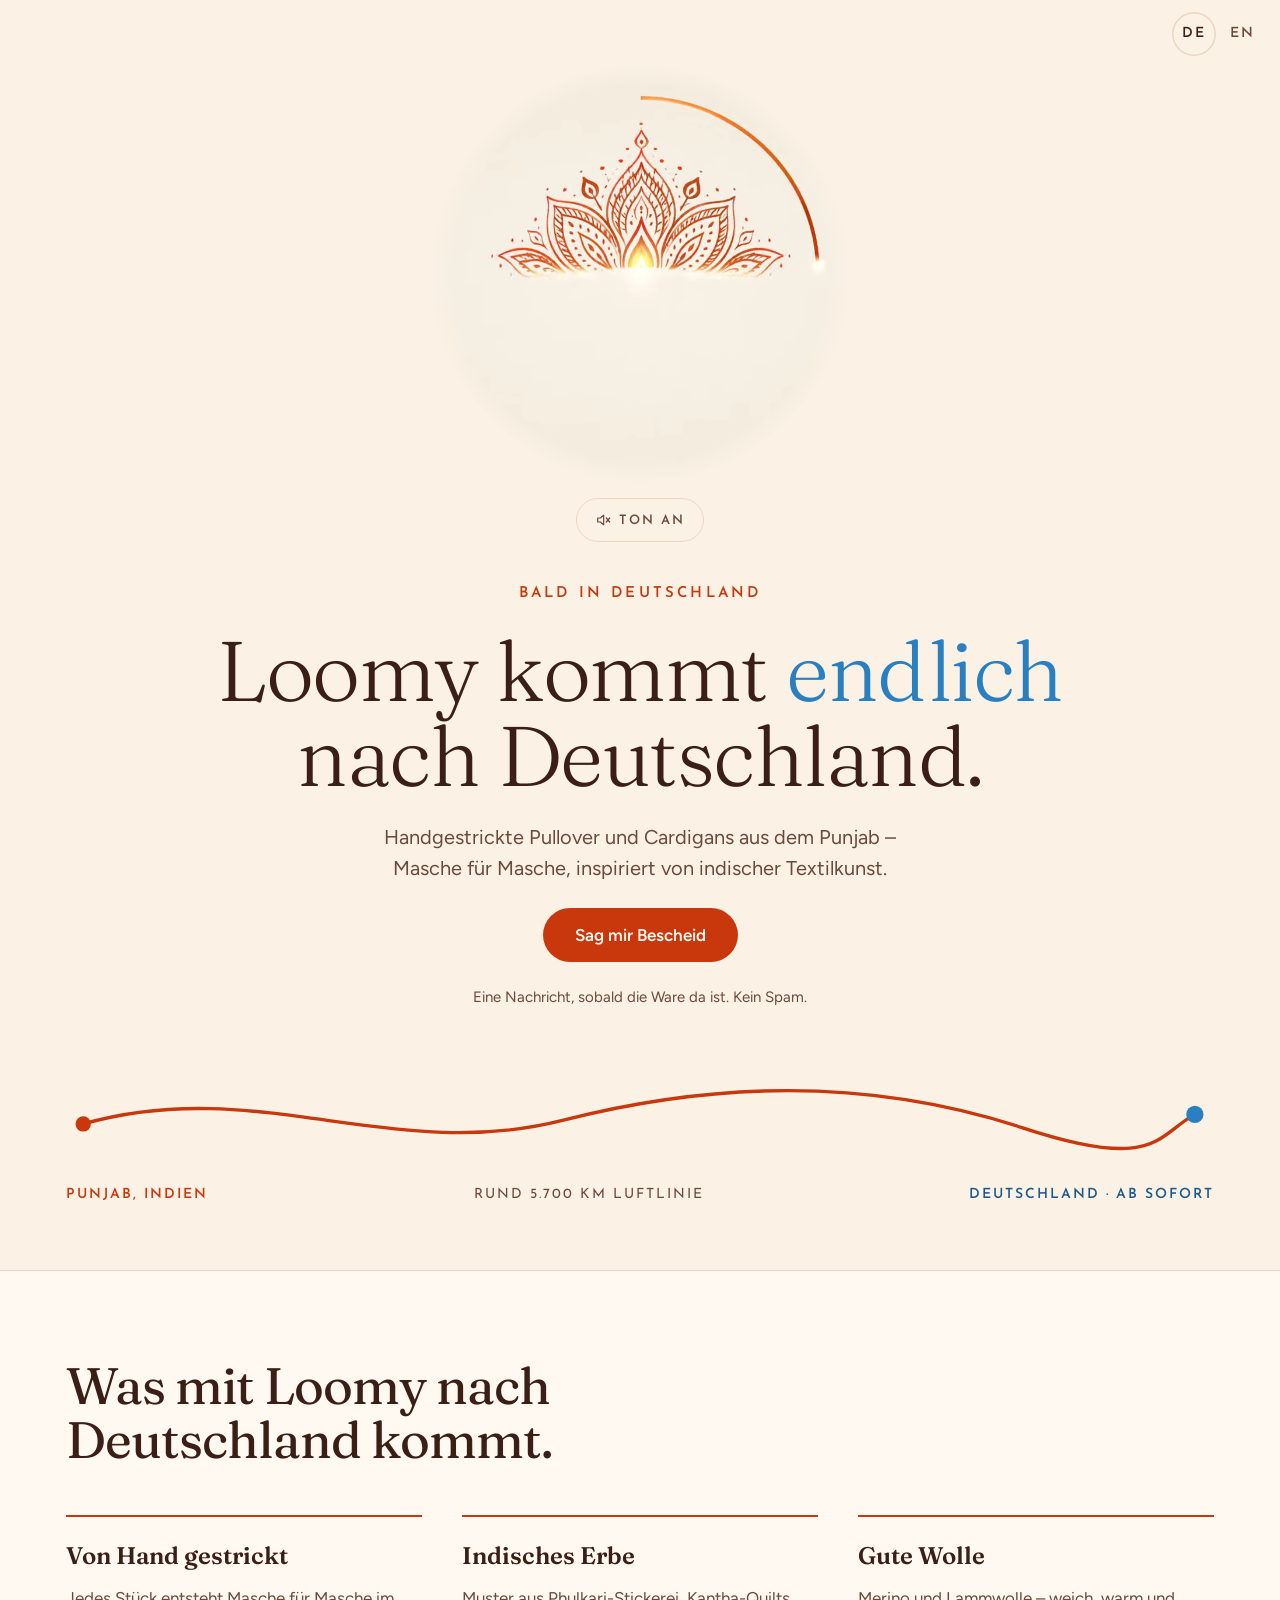
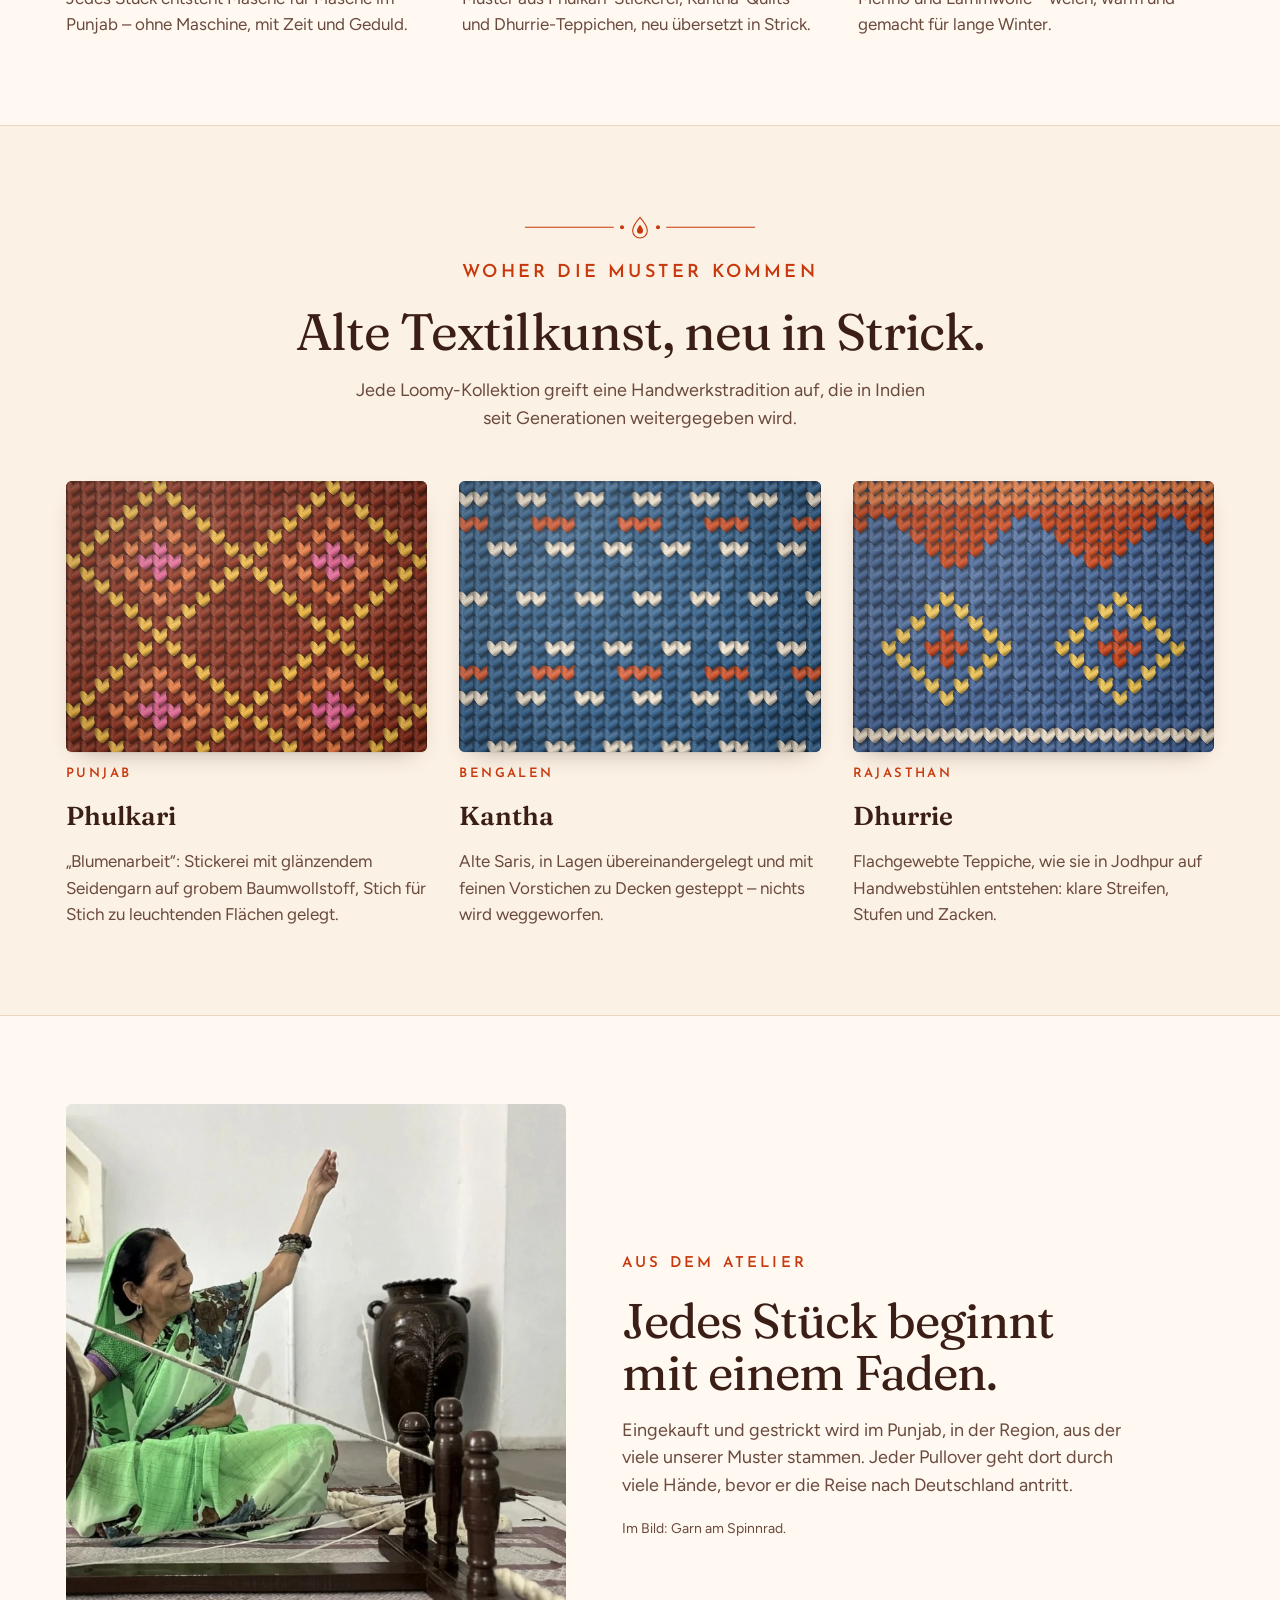
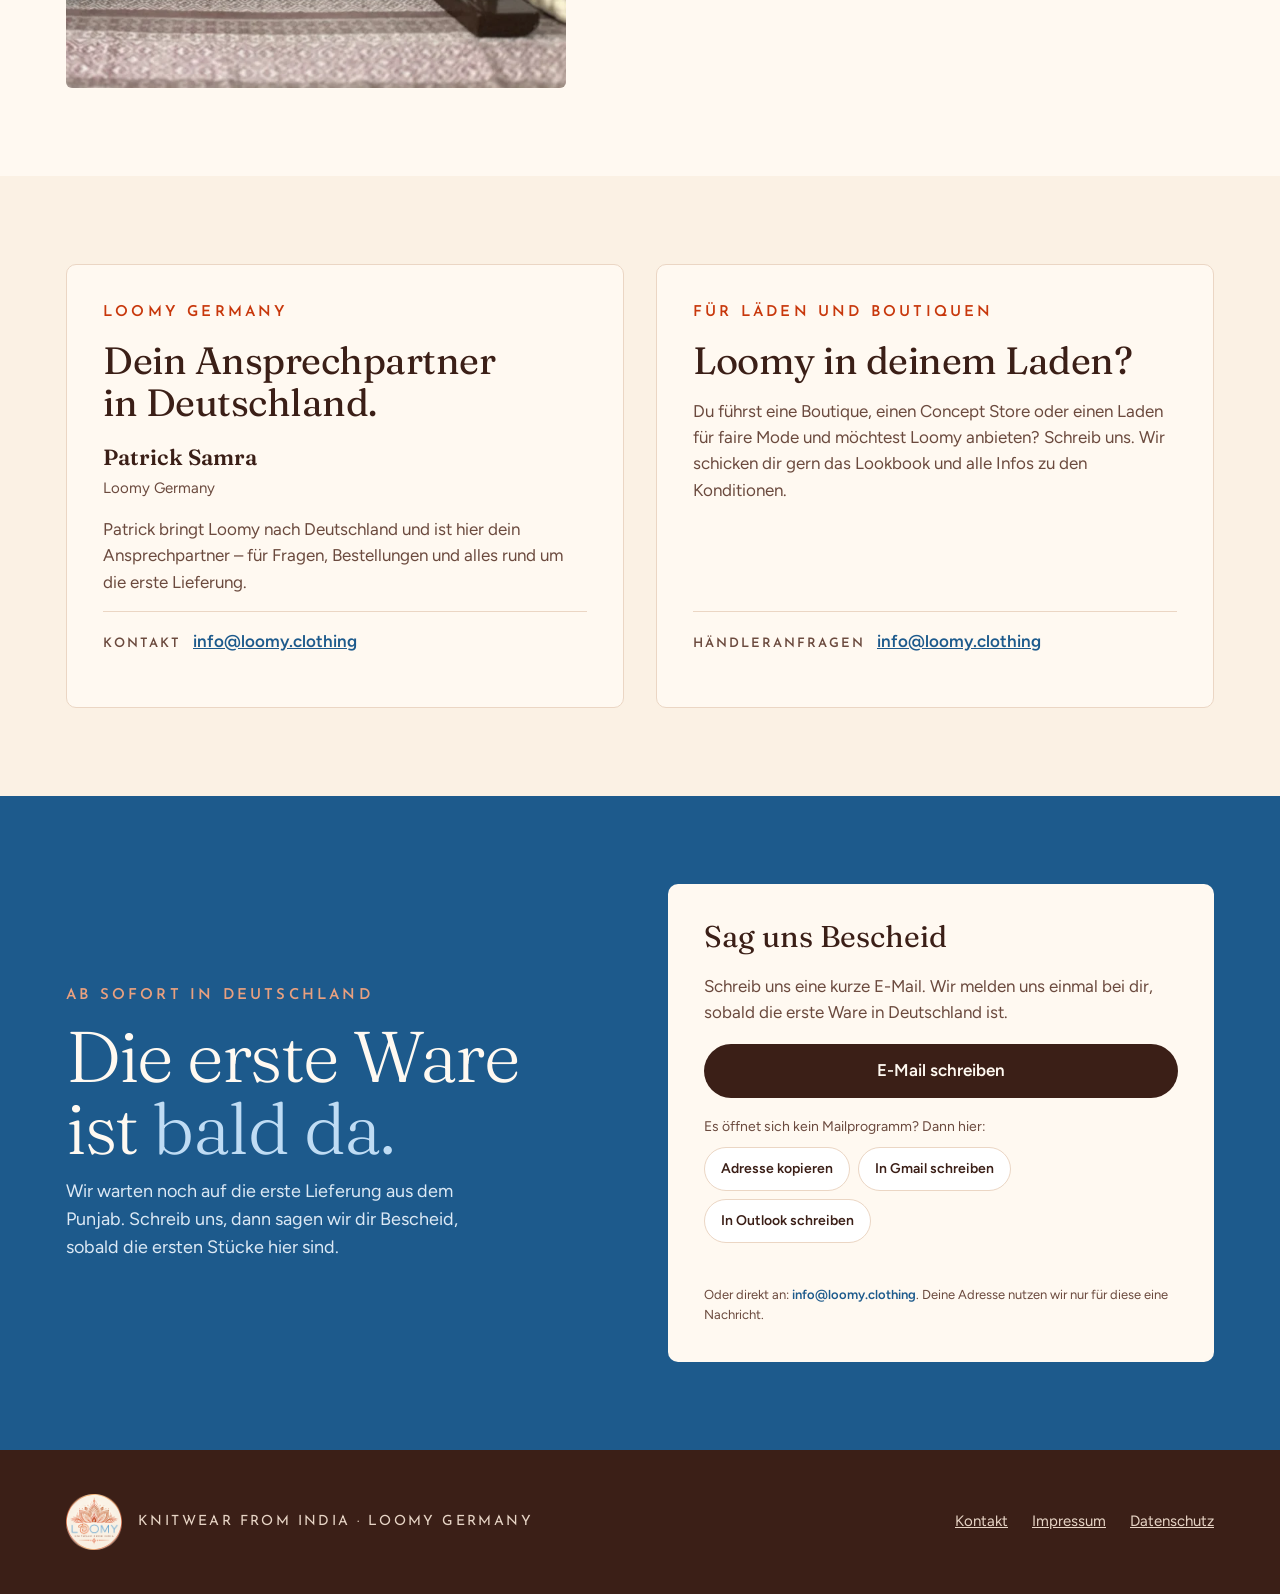
==== commit f6571f09: "Footer-Logo führt zurück nach oben Co-Authored-By: Claude Opus 5.5 <noreply@anthropic.com> Claude-Se" ====
--- a/ankuendigung/index.html
+++ b/ankuendigung/index.html
@@ -188,7 +188,10 @@
 
 footer{background:var(--ink);color:#E8D5C6}
 footer .wrap{padding-block:44px;display:flex;flex-wrap:wrap;align-items:center;justify-content:space-between;gap:24px;font-size:15px}
-footer .brand{display:flex;align-items:center;gap:16px}
+footer .brand{display:flex;align-items:center;gap:16px;text-decoration:none}
+footer .brand img{transition:transform .3s ease}
+footer .brand:hover img{transform:translateY(-4px)}
+@media (prefers-reduced-motion: reduce){footer .brand img{transition:none}}
 footer img{width:56px;height:56px;display:block}
 footer .brand p{margin:0;font-family:var(--label);font-size:14px;letter-spacing:2.4px;text-transform:uppercase}
 footer nav{display:flex;flex-wrap:wrap;gap:24px}
@@ -380,10 +383,10 @@
 
 <footer>
   <div class="wrap">
-    <div class="brand">
-      <img src="img/loomy-badge.webp" alt="Loomy">
+    <a class="brand" href="#" title="Nach oben">
+      <img src="img/loomy-badge.webp" alt="Loomy – nach oben">
       <p>Knitwear from India · Loomy Germany</p>
-    </div>
+    </a>
     <nav aria-label="Rechtliches">
       <a href="#kontakt">Kontakt</a>
       <a href="impressum.html">Impressum</a>
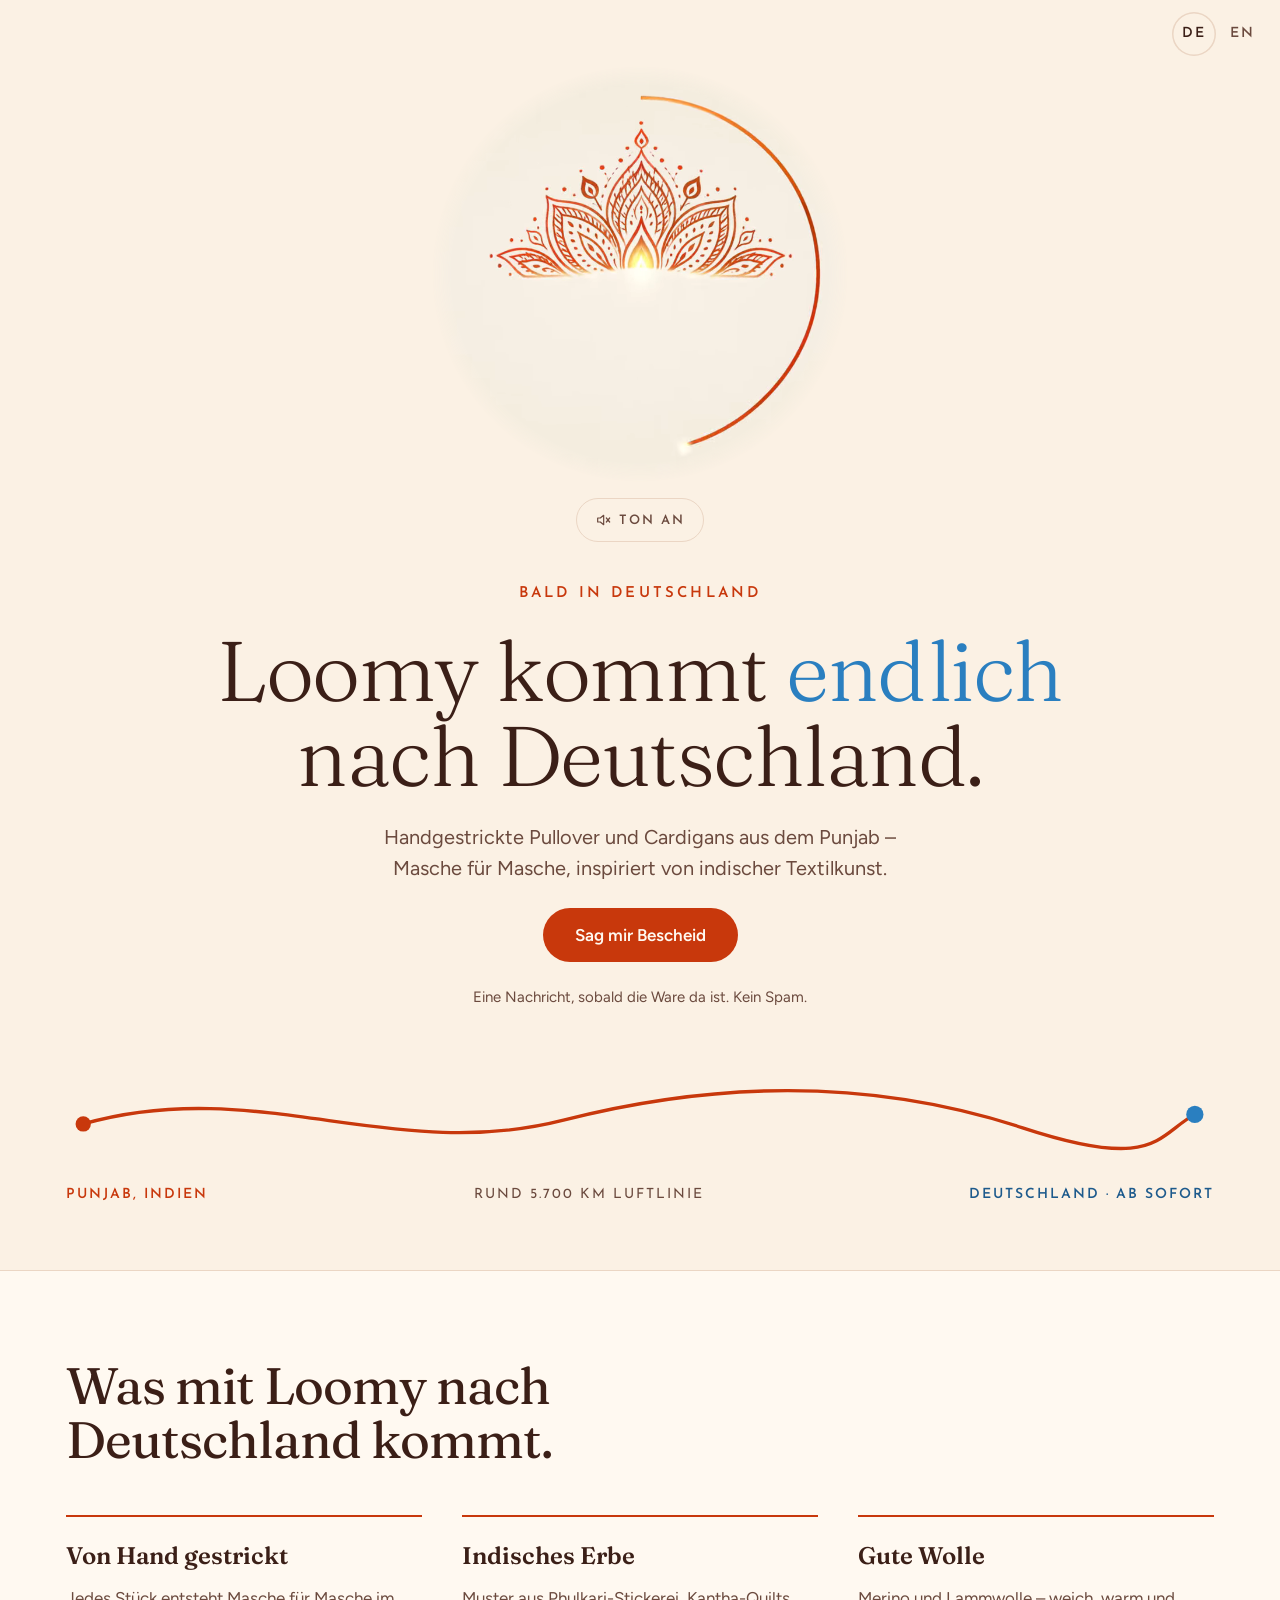
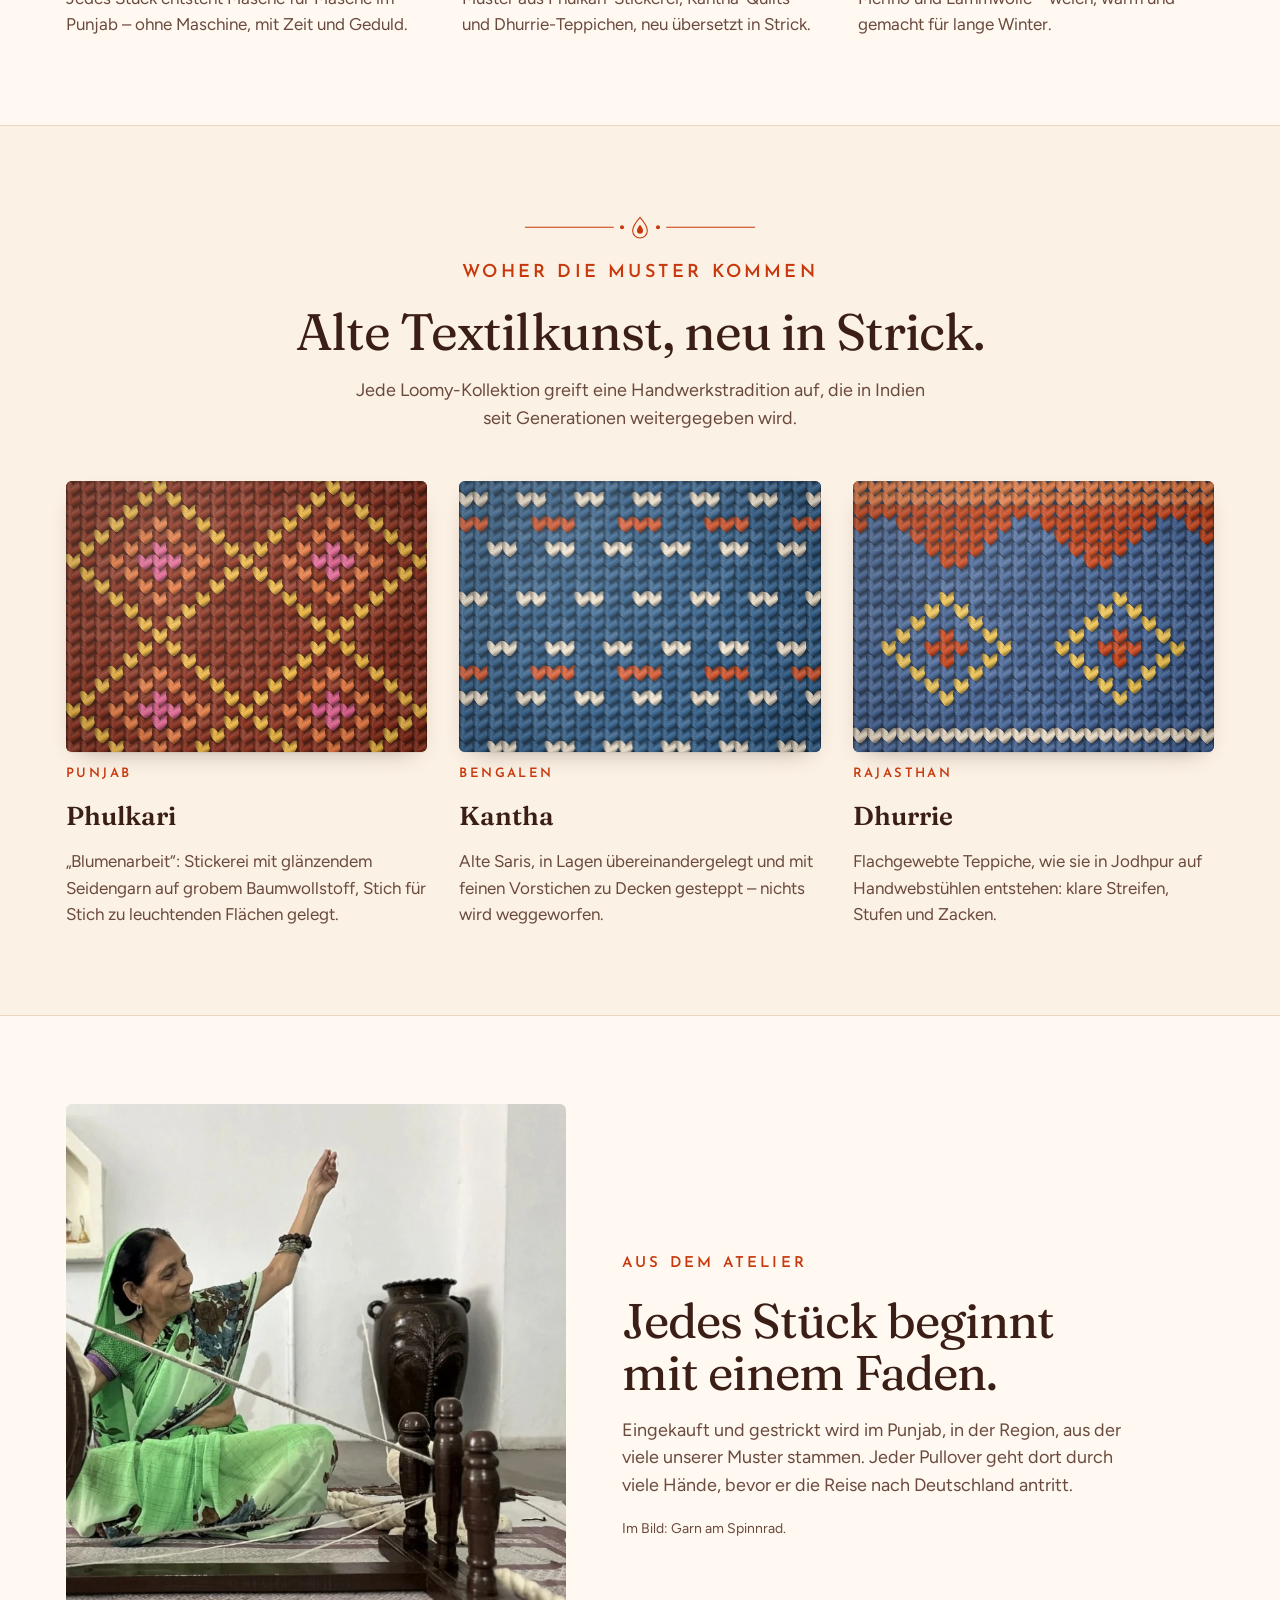
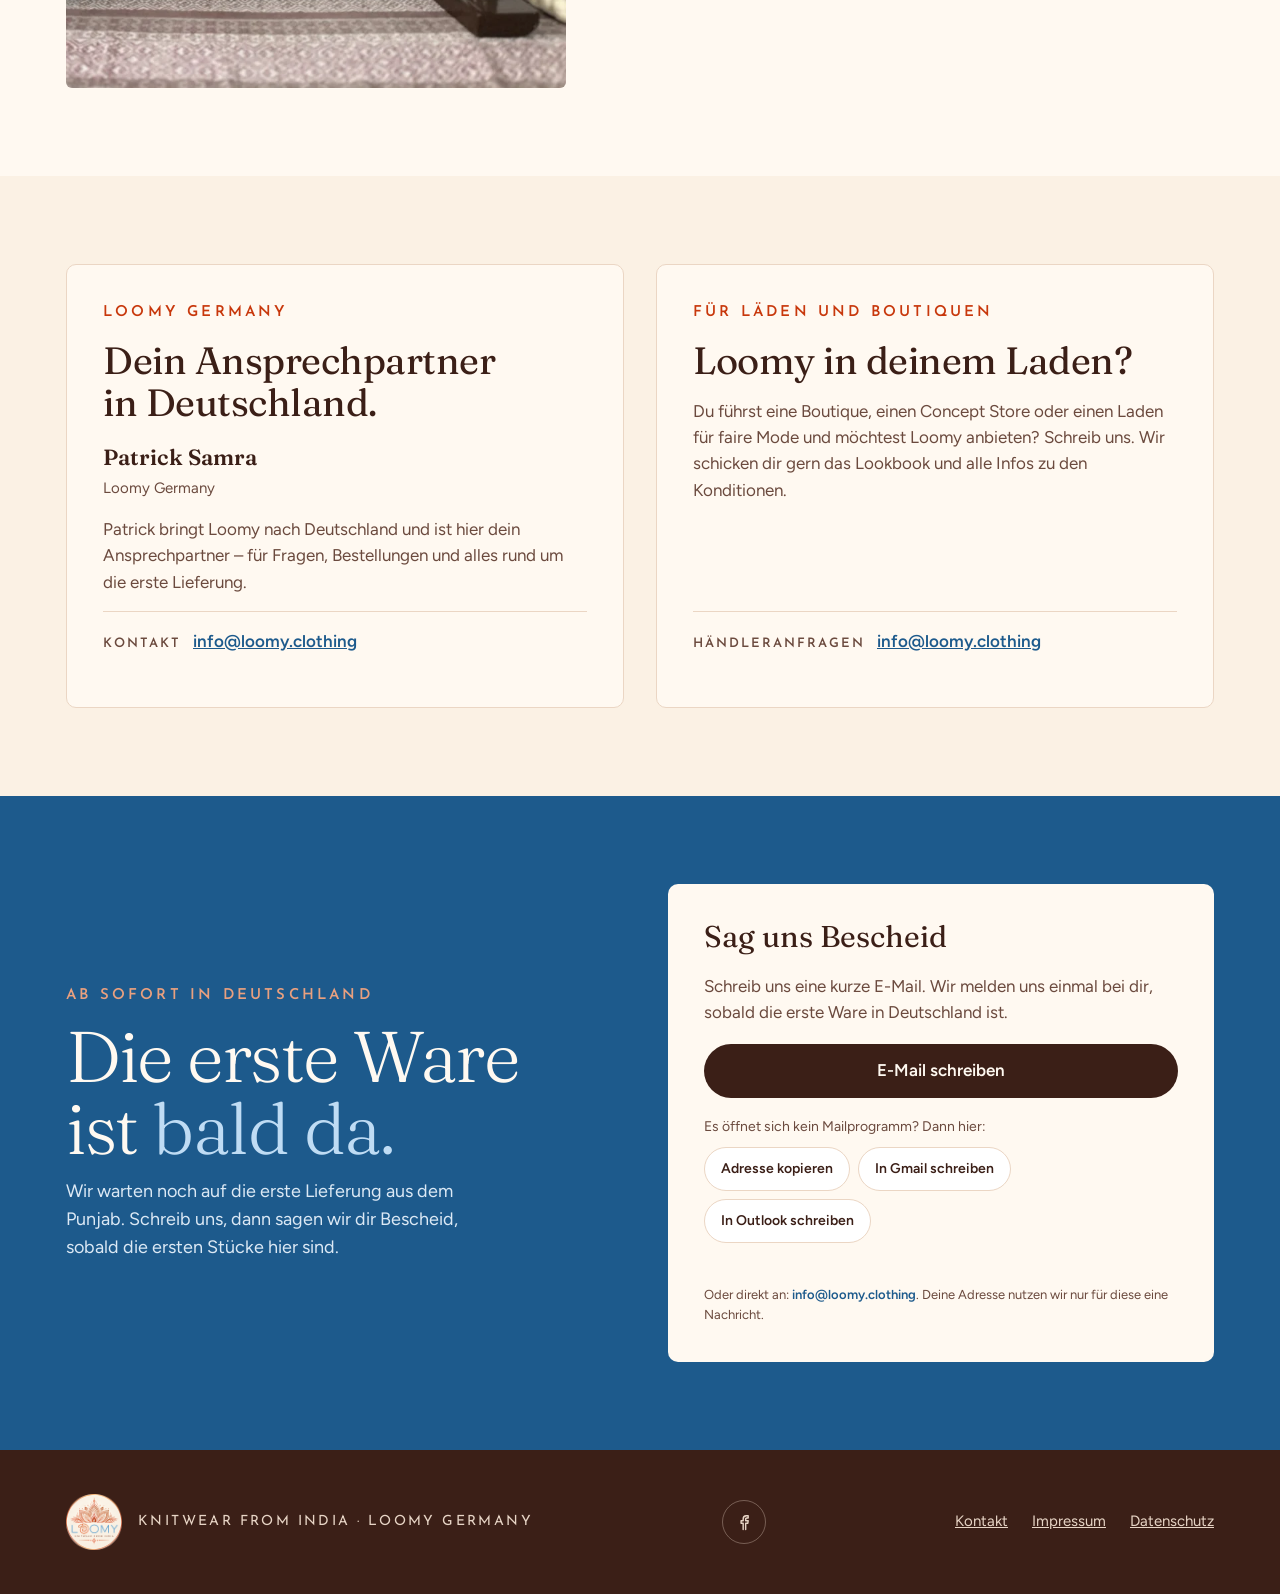
==== commit 7eb8d02f: "Footer: Social-Media-Links (zunächst Facebook) Co-Authored-By: Claude Opus 5.5 <noreply@anthropic.co" ====
--- a/ankuendigung/index.html
+++ b/ankuendigung/index.html
@@ -196,6 +196,10 @@
 footer .brand p{margin:0;font-family:var(--label);font-size:14px;letter-spacing:2.4px;text-transform:uppercase}
 footer nav{display:flex;flex-wrap:wrap;gap:24px}
 footer a{color:#E8D5C6}footer a:hover{color:var(--sindoor-soft)}
+.social{display:flex;gap:8px}
+.social a{display:inline-flex;align-items:center;justify-content:center;width:44px;height:44px;border-radius:999px;border:1px solid rgba(232,213,198,.35)}
+.social a:hover{border-color:var(--sindoor-soft)}
+.social svg{width:20px;height:20px;display:block}
 
 /* Intro film: the logo animation, cut round so it melts into the page */
 .intro-film{display:flex;flex-direction:column;align-items:center;gap:14px}
@@ -387,6 +391,9 @@
       <img src="img/loomy-badge.webp" alt="Loomy – nach oben">
       <p>Knitwear from India · Loomy Germany</p>
     </a>
+    <nav class="social" aria-label="Social Media">
+      <a href="https://www.facebook.com/share/1DFY4FpsPG" target="_blank" rel="noopener" aria-label="Loomy Germany auf Facebook" title="Facebook"><svg viewBox="0 0 24 24" fill="none" stroke="currentColor" stroke-width="1.7" stroke-linecap="round" stroke-linejoin="round" aria-hidden="true"><path d="M14 21v-7.5h2.6l.4-3H14V8.7c0-.9.3-1.5 1.6-1.5H17V4.5c-.3 0-1.2-.1-2.3-.1-2.3 0-3.7 1.4-3.7 3.9v2.2H8.5v3H11V21"/></svg></a>
+    </nav>
     <nav aria-label="Rechtliches">
       <a href="#kontakt">Kontakt</a>
       <a href="impressum.html">Impressum</a>
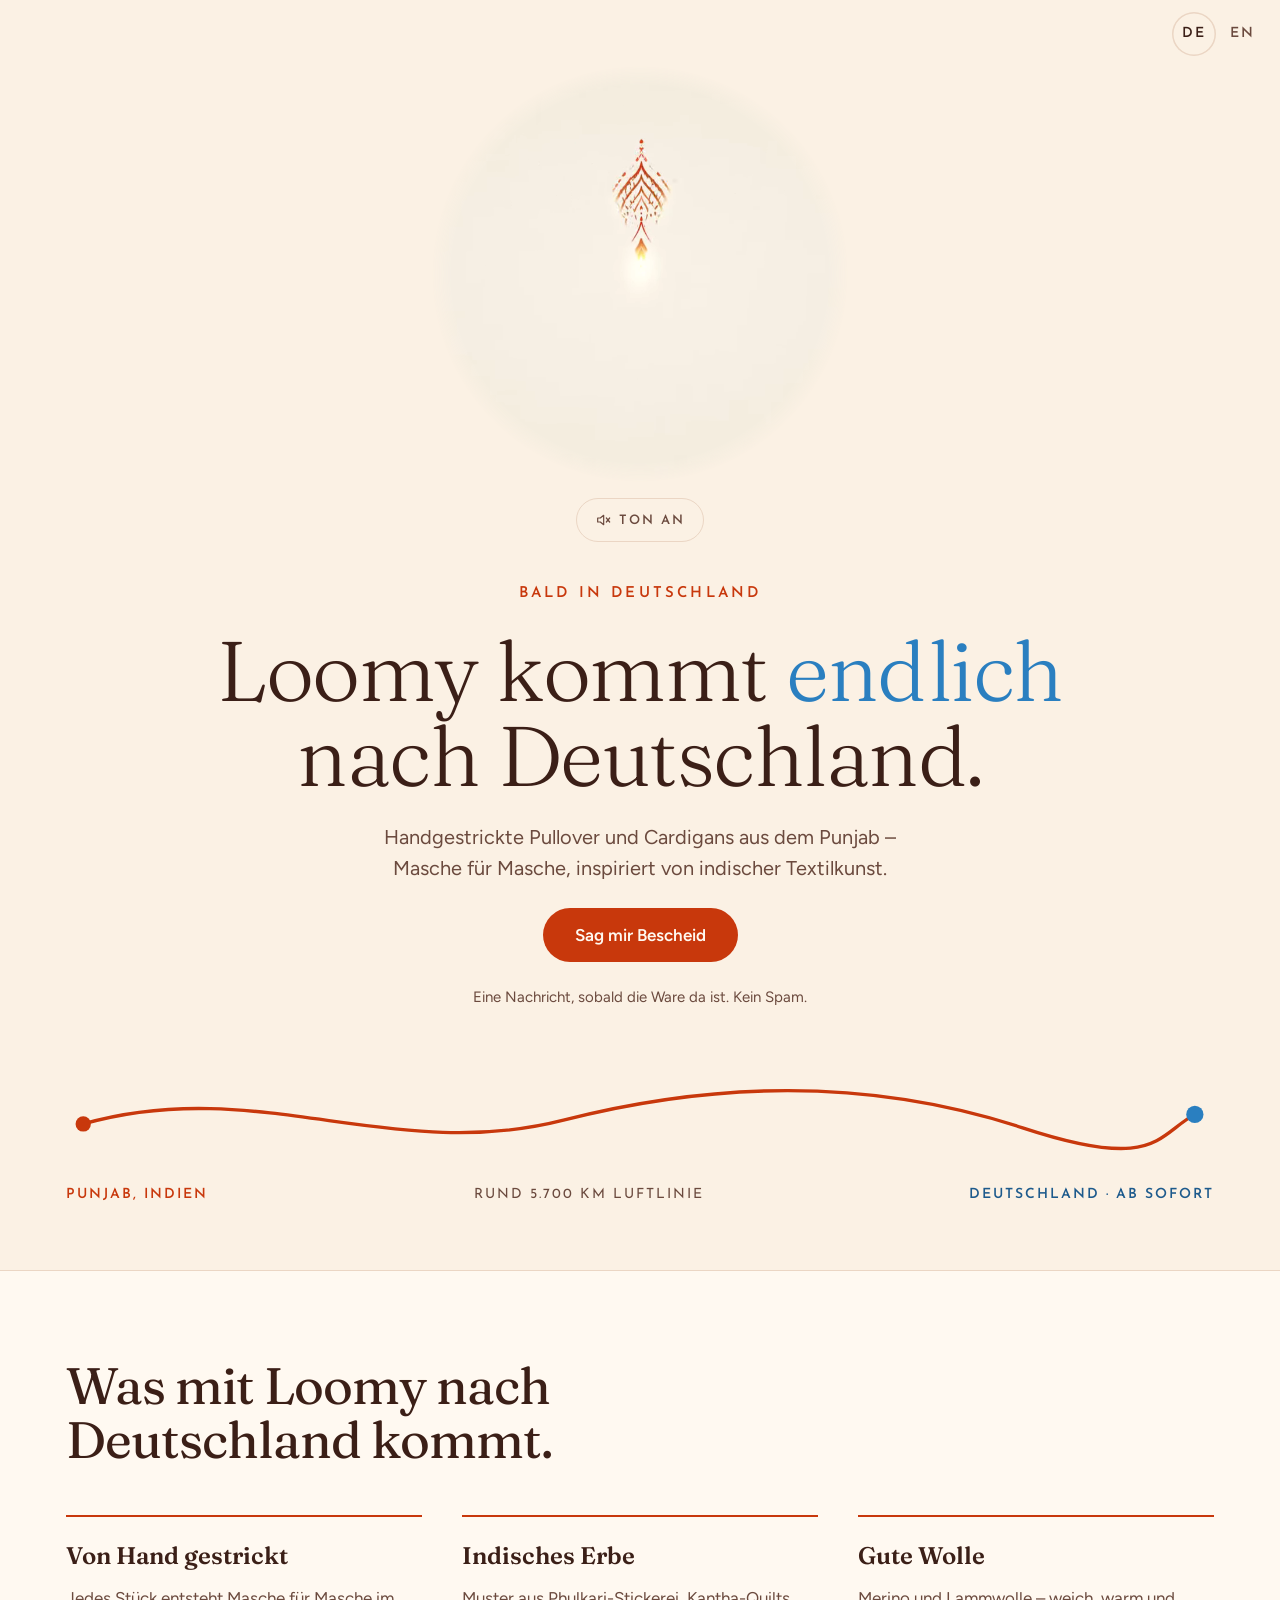
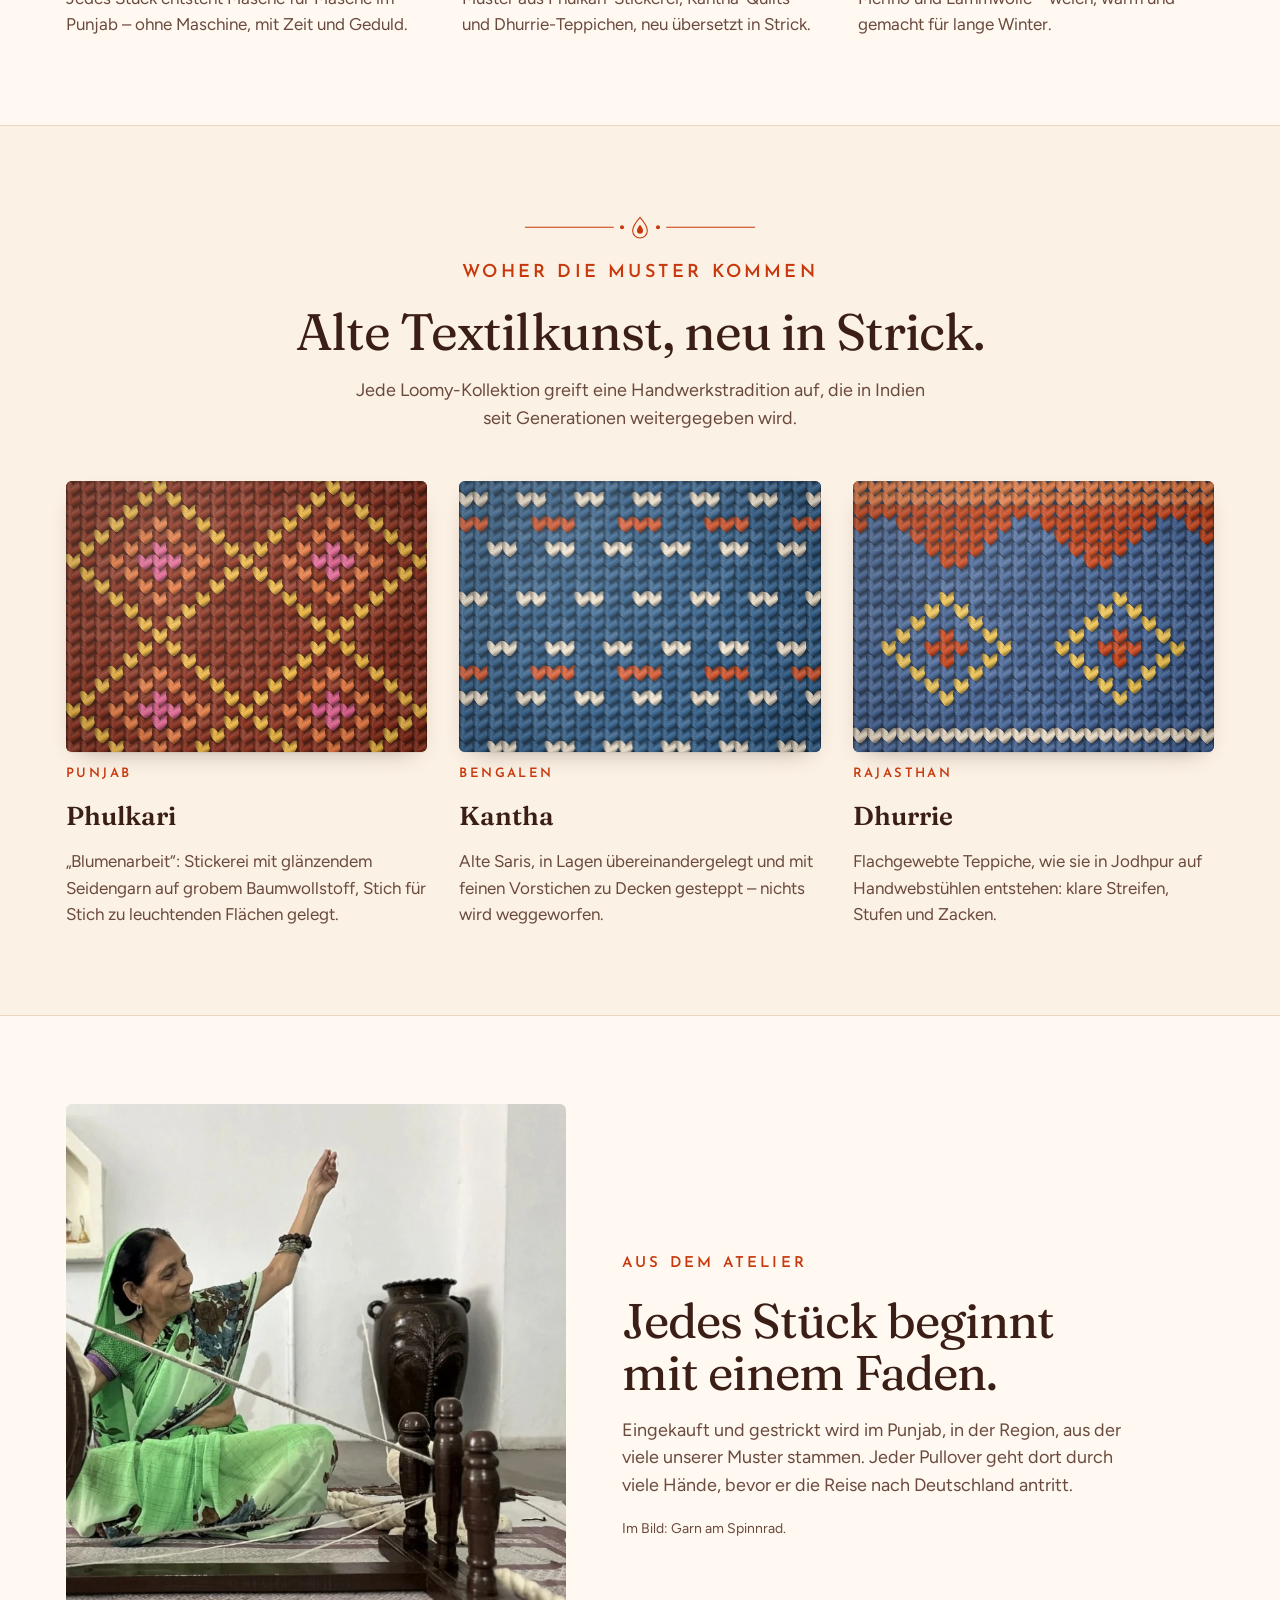
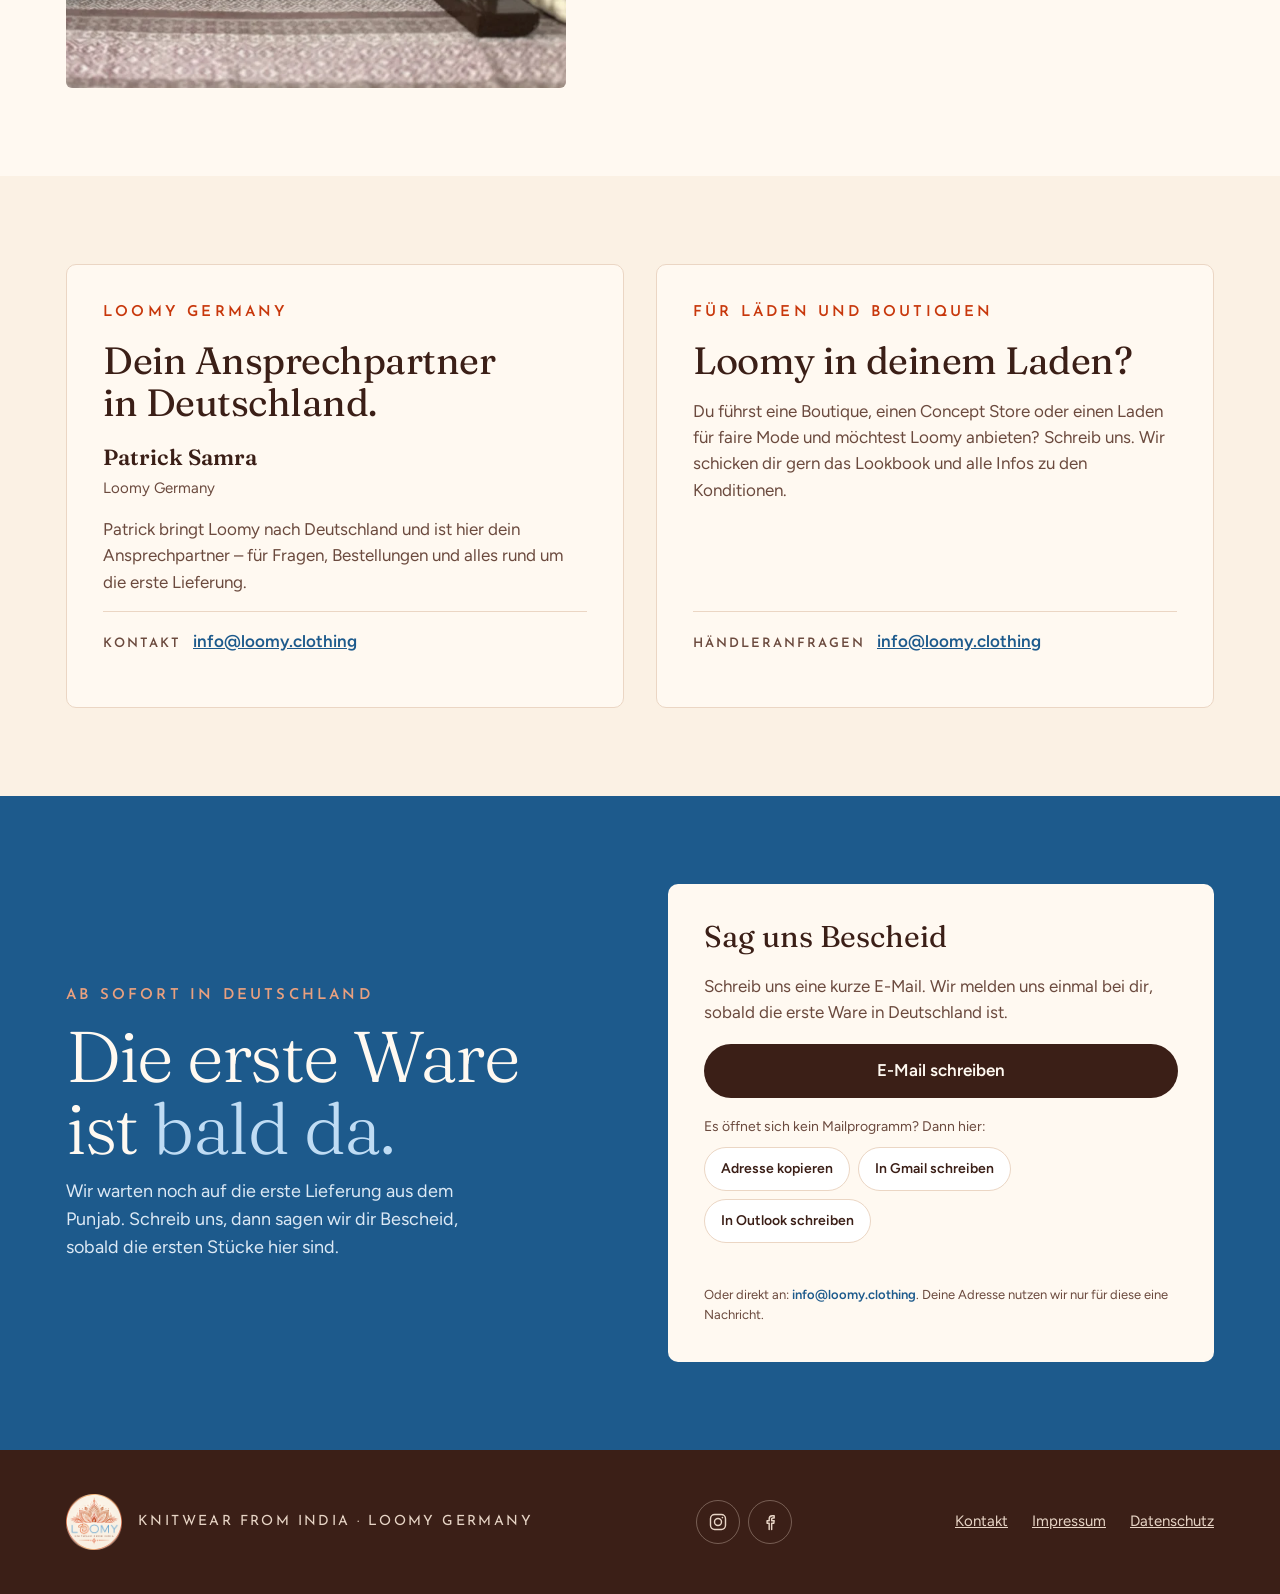
==== commit 06bb3283: "Footer: Instagram-Link Co-Authored-By: Claude Opus 5.5 <noreply@anthropic.com> Claude-Session: https" ====
--- a/ankuendigung/index.html
+++ b/ankuendigung/index.html
@@ -392,6 +392,7 @@
       <p>Knitwear from India · Loomy Germany</p>
     </a>
     <nav class="social" aria-label="Social Media">
+      <a href="https://www.instagram.com/loomy_germany/" target="_blank" rel="noopener" aria-label="Loomy Germany auf Instagram" title="Instagram"><svg viewBox="0 0 24 24" fill="none" stroke="currentColor" stroke-width="1.7" stroke-linecap="round" stroke-linejoin="round" aria-hidden="true"><rect x="3" y="3" width="18" height="18" rx="5"/><circle cx="12" cy="12" r="4.2"/><circle cx="17.3" cy="6.7" r="1" fill="currentColor" stroke="none"/></svg></a>
       <a href="https://www.facebook.com/share/1DFY4FpsPG" target="_blank" rel="noopener" aria-label="Loomy Germany auf Facebook" title="Facebook"><svg viewBox="0 0 24 24" fill="none" stroke="currentColor" stroke-width="1.7" stroke-linecap="round" stroke-linejoin="round" aria-hidden="true"><path d="M14 21v-7.5h2.6l.4-3H14V8.7c0-.9.3-1.5 1.6-1.5H17V4.5c-.3 0-1.2-.1-2.3-.1-2.3 0-3.7 1.4-3.7 3.9v2.2H8.5v3H11V21"/></svg></a>
     </nav>
     <nav aria-label="Rechtliches">
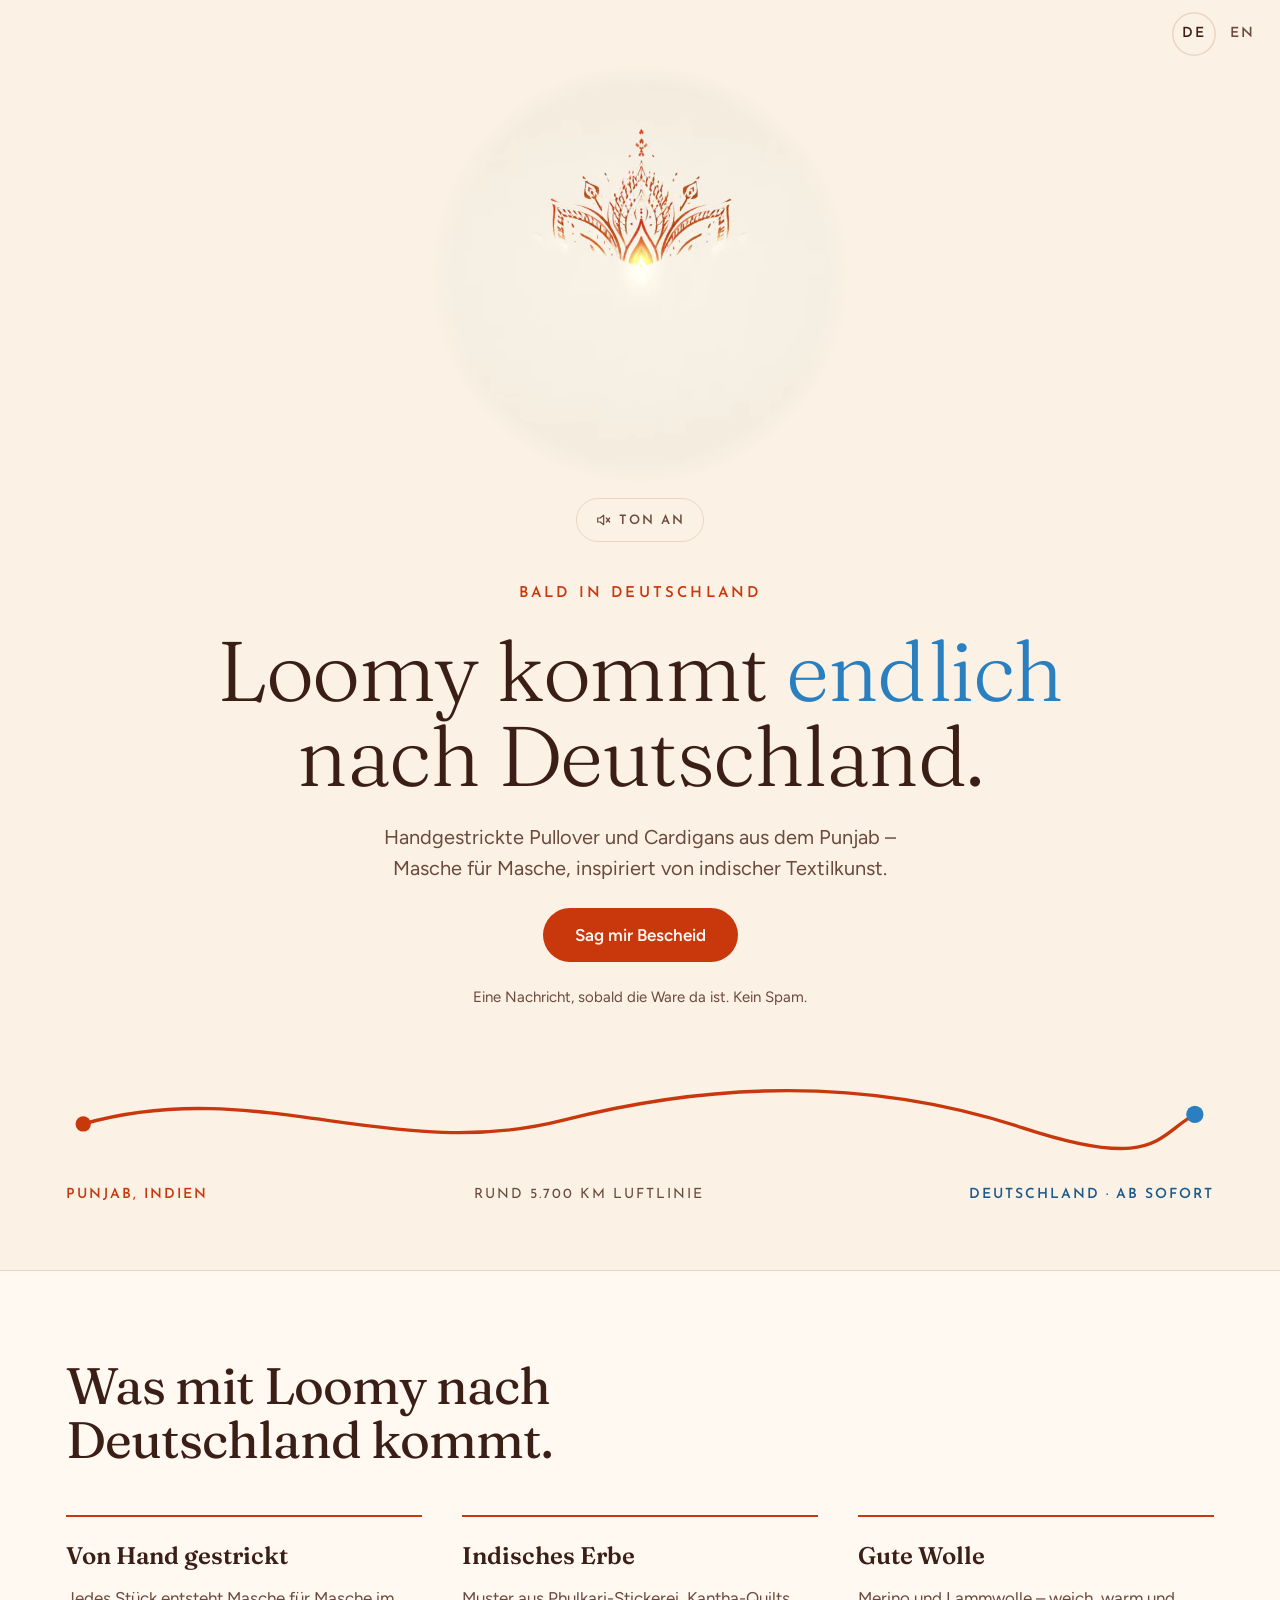
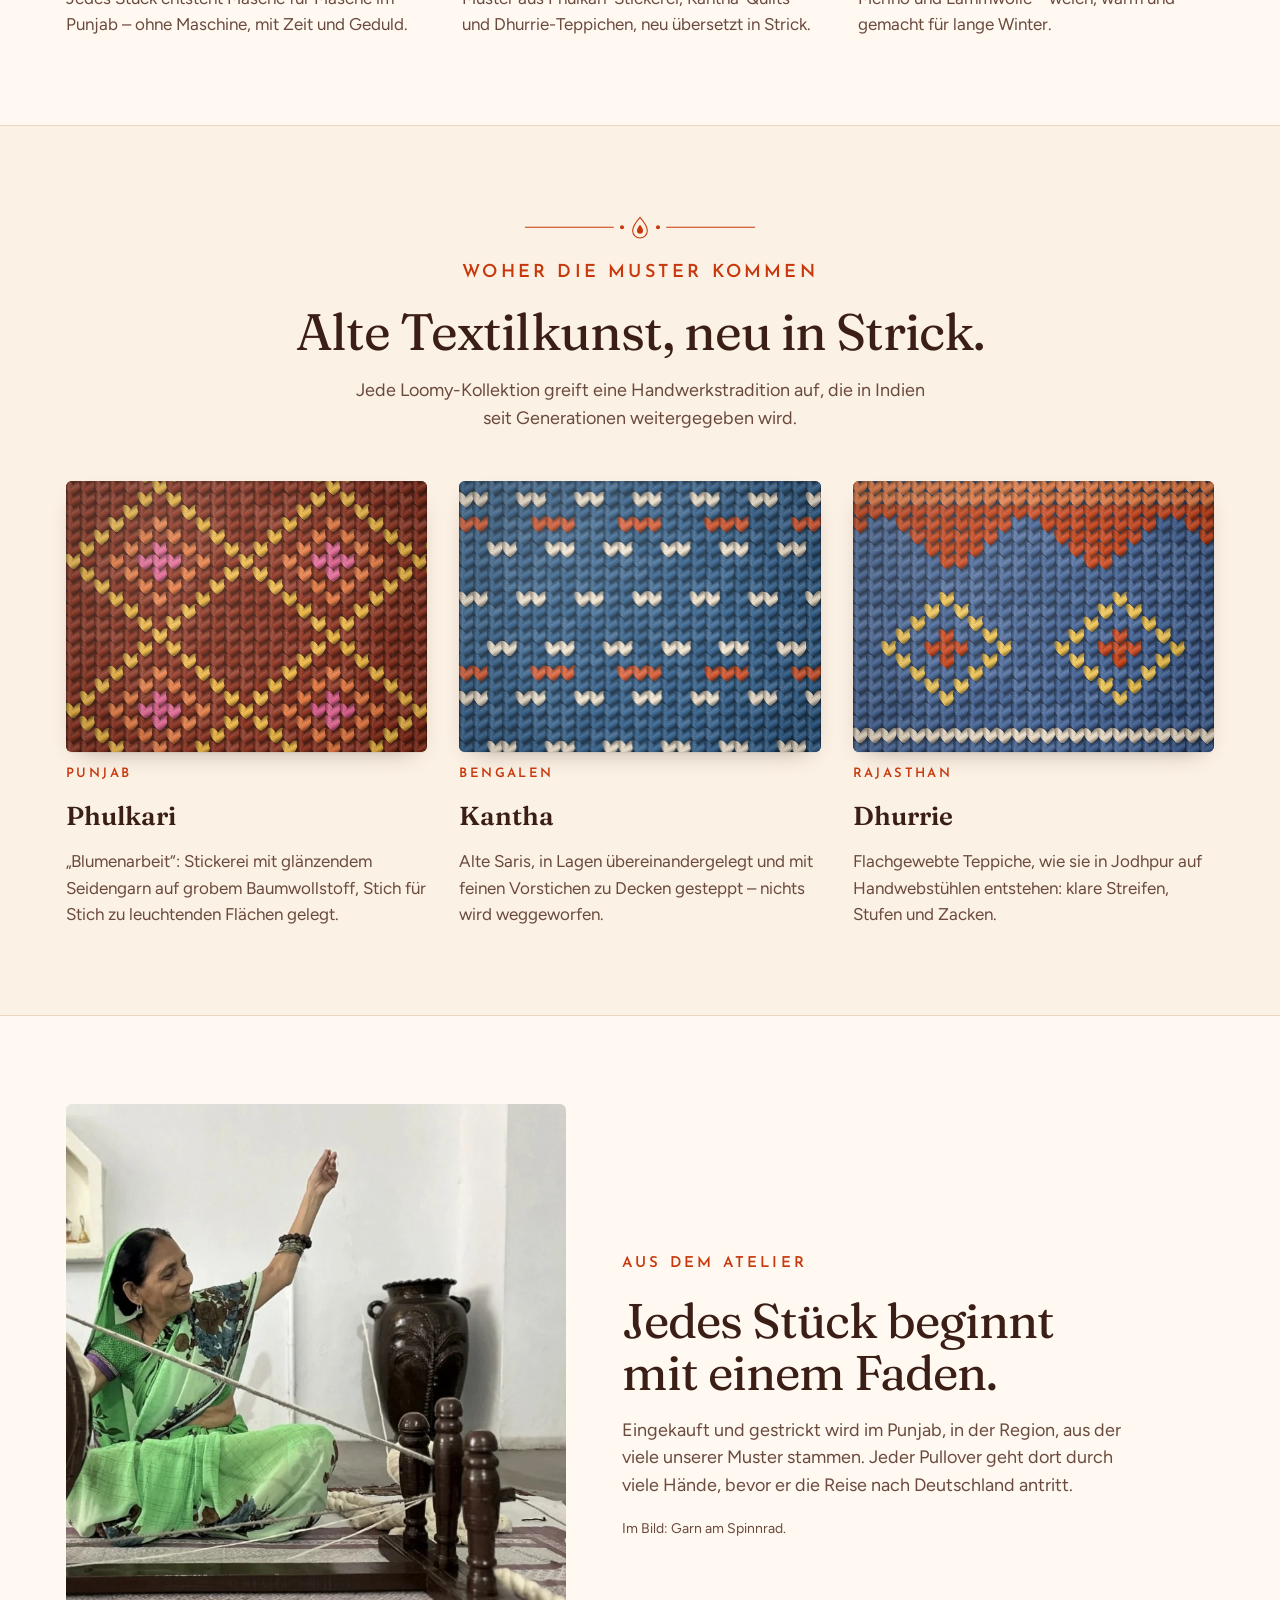
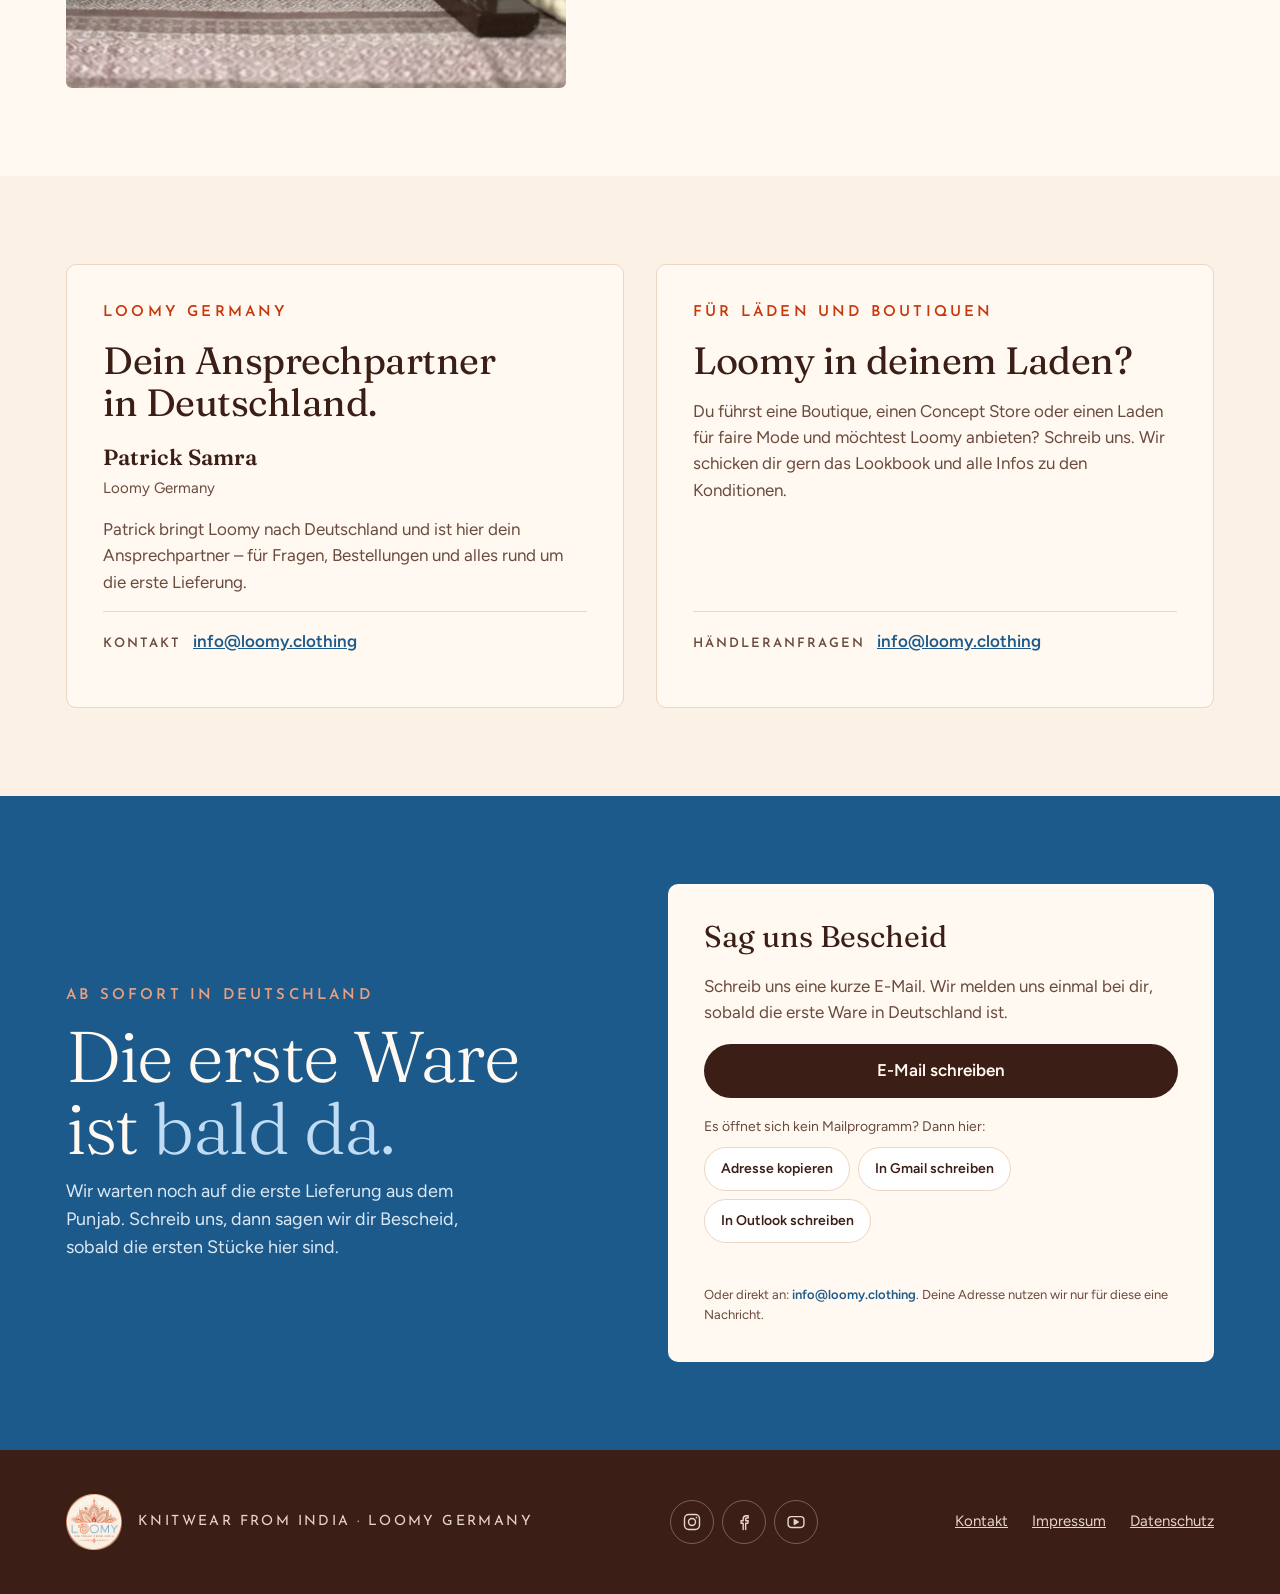
==== commit 49a744ae: "Footer: YouTube-Link Co-Authored-By: Claude Opus 5.5 <noreply@anthropic.com> Claude-Session: https:/" ====
--- a/ankuendigung/index.html
+++ b/ankuendigung/index.html
@@ -394,6 +394,7 @@
     <nav class="social" aria-label="Social Media">
       <a href="https://www.instagram.com/loomy_germany/" target="_blank" rel="noopener" aria-label="Loomy Germany auf Instagram" title="Instagram"><svg viewBox="0 0 24 24" fill="none" stroke="currentColor" stroke-width="1.7" stroke-linecap="round" stroke-linejoin="round" aria-hidden="true"><rect x="3" y="3" width="18" height="18" rx="5"/><circle cx="12" cy="12" r="4.2"/><circle cx="17.3" cy="6.7" r="1" fill="currentColor" stroke="none"/></svg></a>
       <a href="https://www.facebook.com/share/1DFY4FpsPG" target="_blank" rel="noopener" aria-label="Loomy Germany auf Facebook" title="Facebook"><svg viewBox="0 0 24 24" fill="none" stroke="currentColor" stroke-width="1.7" stroke-linecap="round" stroke-linejoin="round" aria-hidden="true"><path d="M14 21v-7.5h2.6l.4-3H14V8.7c0-.9.3-1.5 1.6-1.5H17V4.5c-.3 0-1.2-.1-2.3-.1-2.3 0-3.7 1.4-3.7 3.9v2.2H8.5v3H11V21"/></svg></a>
+      <a href="https://www.youtube.com/@loomygermany" target="_blank" rel="noopener" aria-label="Loomy Germany auf YouTube" title="YouTube"><svg viewBox="0 0 24 24" fill="none" stroke="currentColor" stroke-width="1.7" stroke-linecap="round" stroke-linejoin="round" aria-hidden="true"><rect x="2.5" y="5.5" width="19" height="13" rx="4"/><path d="M10 9.2v5.6l4.8-2.8z" fill="currentColor"/></svg></a>
     </nav>
     <nav aria-label="Rechtliches">
       <a href="#kontakt">Kontakt</a>
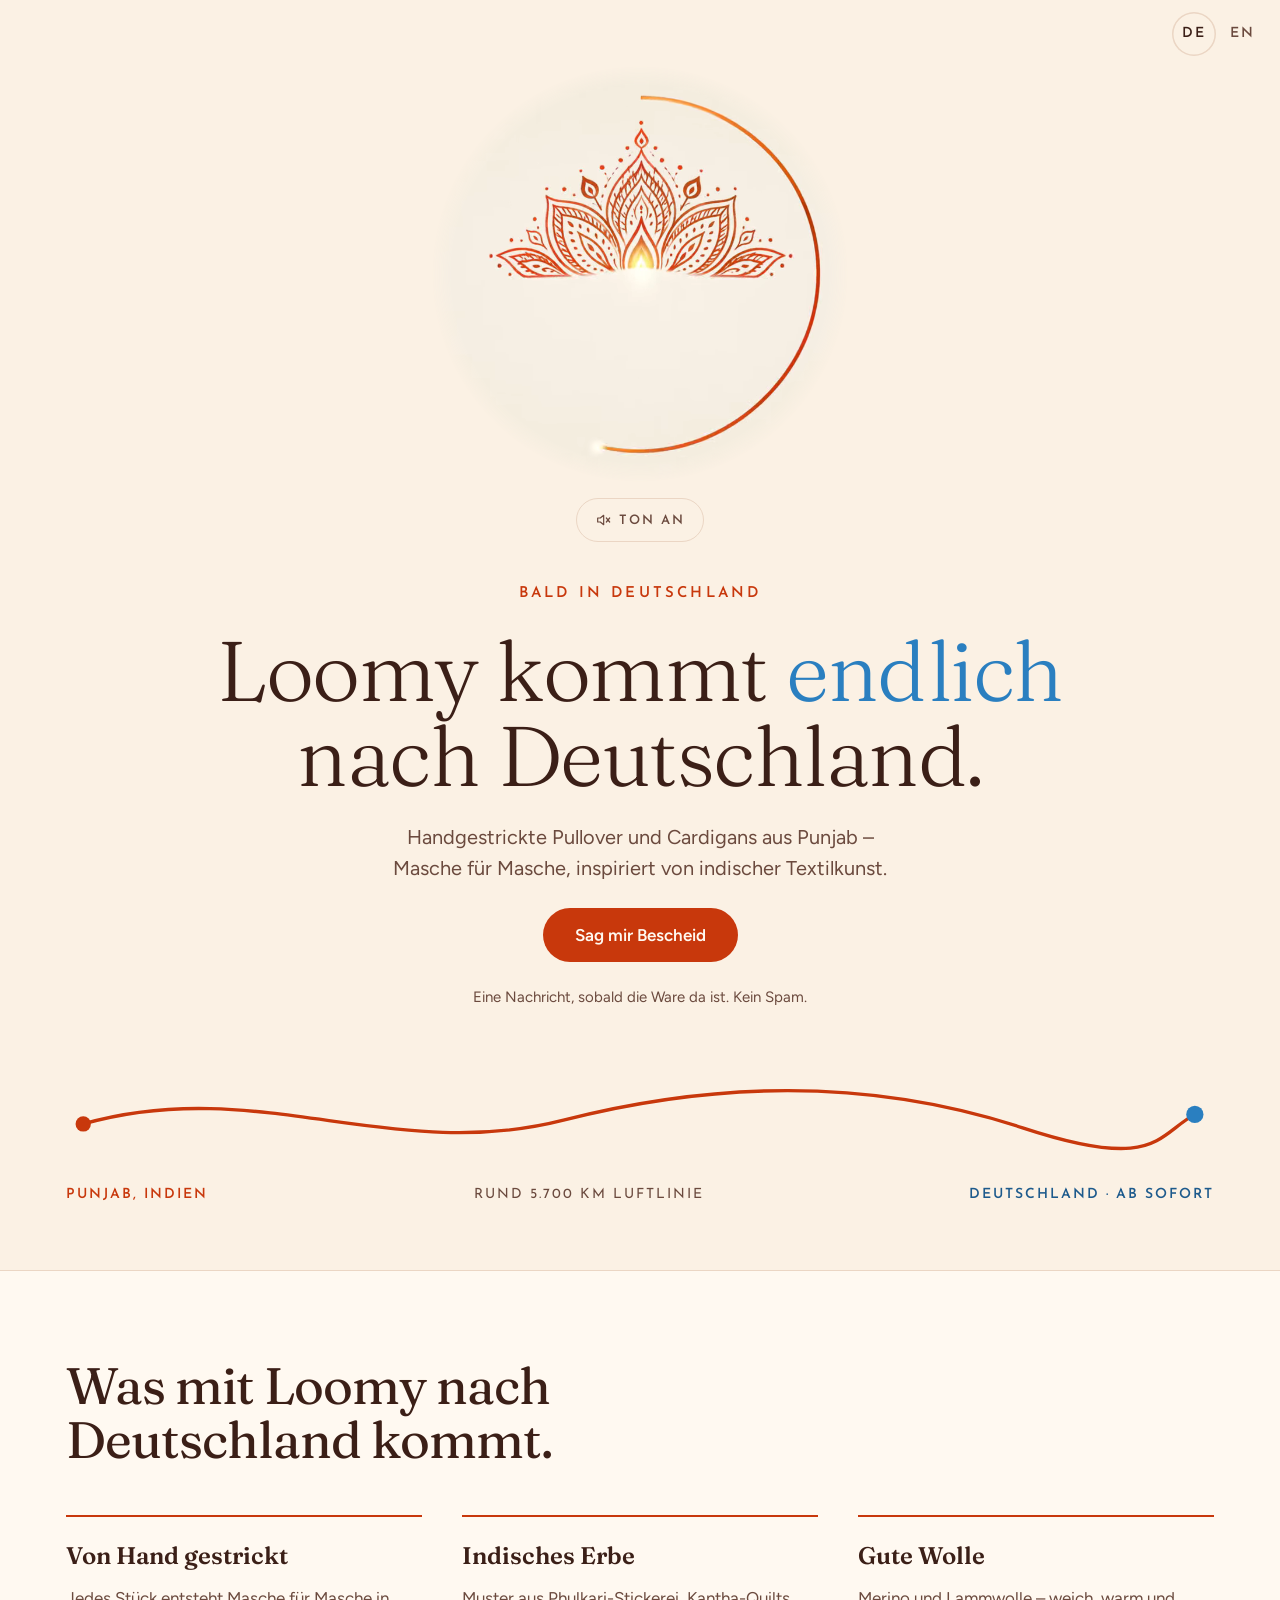
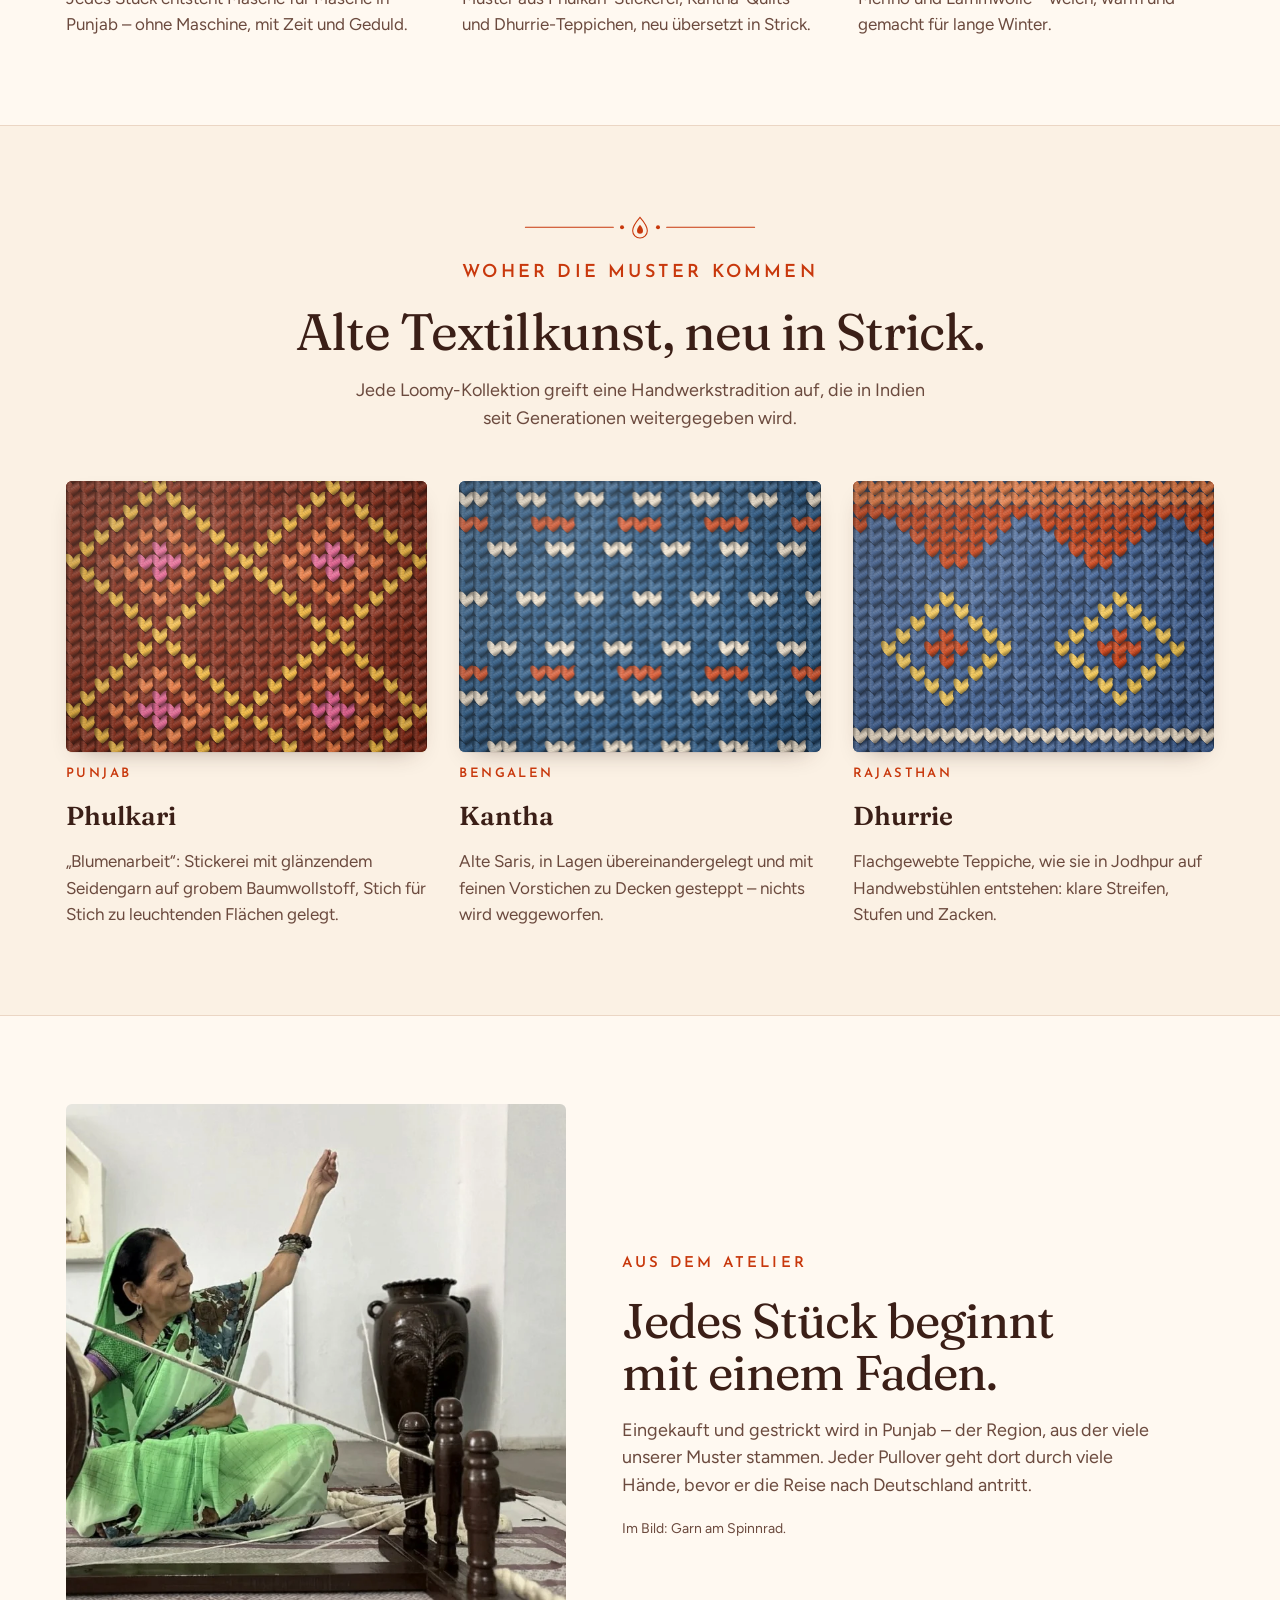
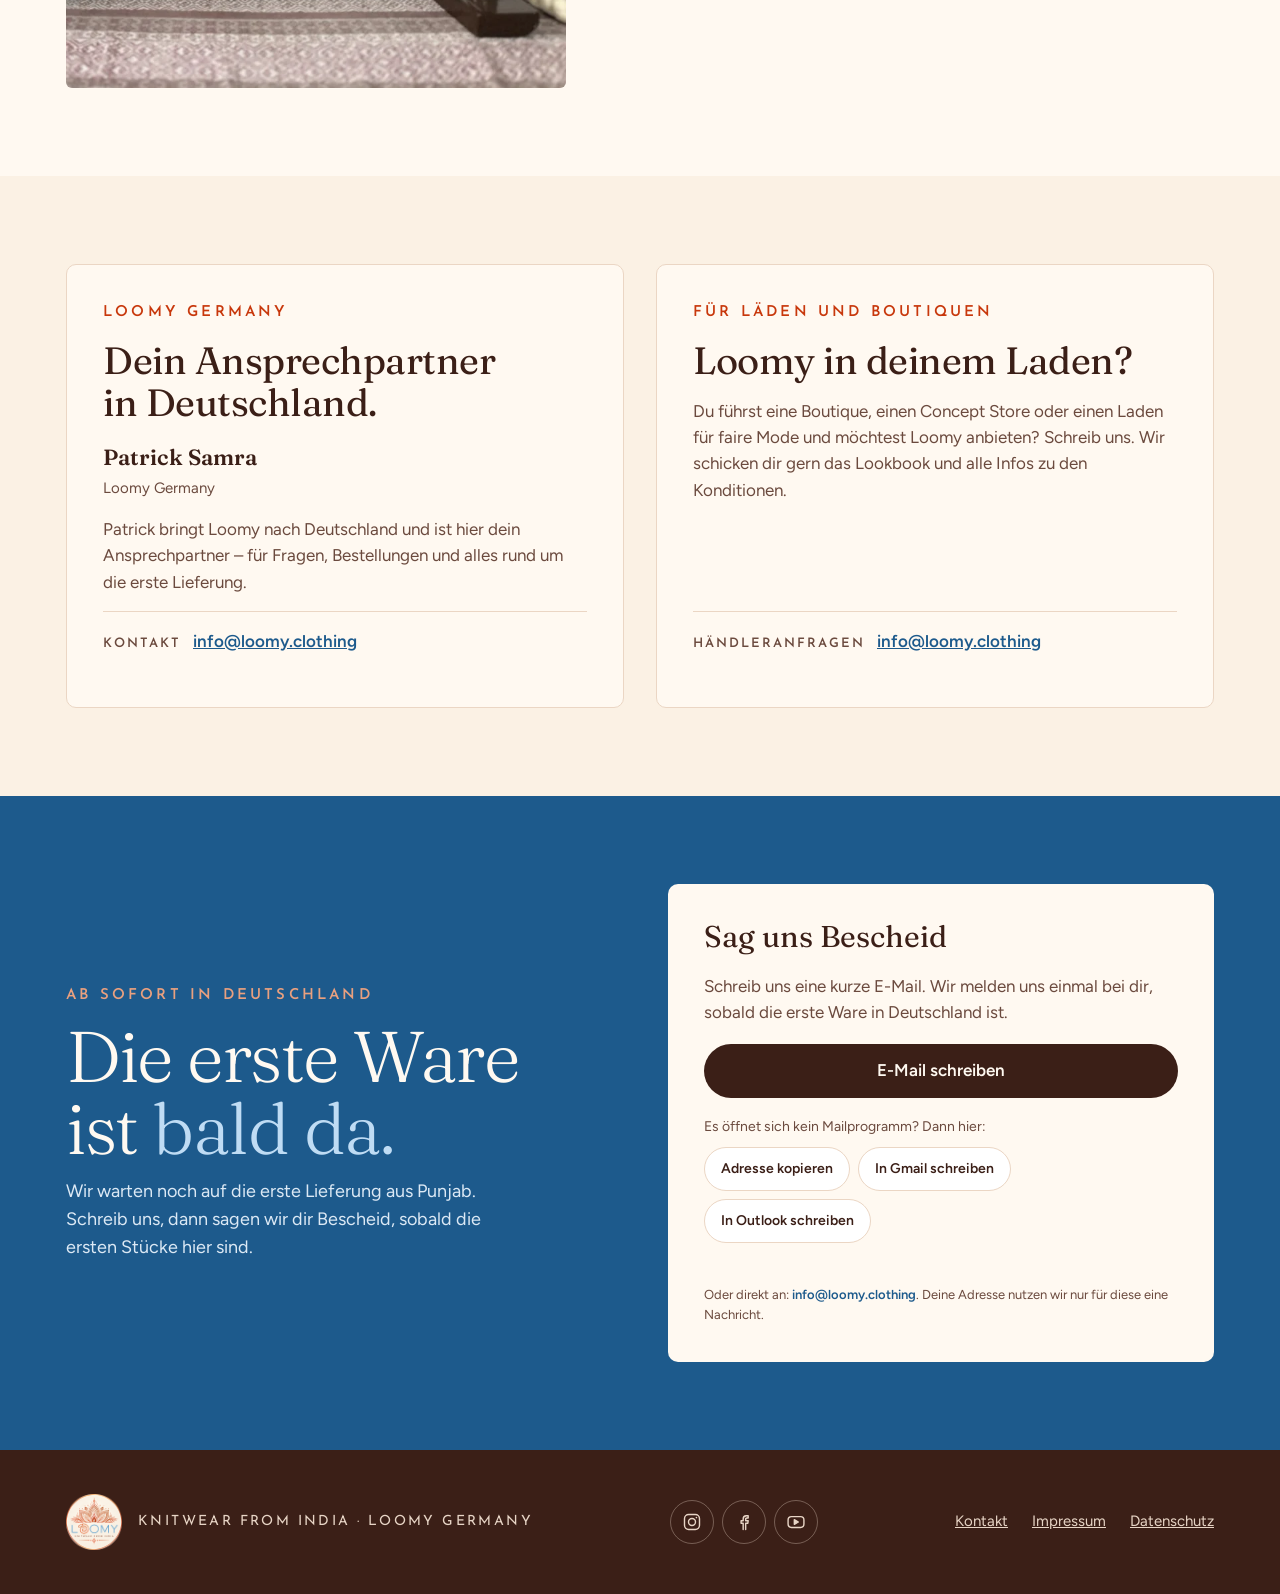
==== commit e60a2aea: "Schreibweise: in/aus Punjab statt im/aus dem Punjab Co-Authored-By: Claude Opus 5.5 <noreply@anthrop" ====
--- a/ankuendigung/index.html
+++ b/ankuendigung/index.html
@@ -3,8 +3,8 @@
 <head>
 <meta charset="utf-8">
 <meta name="viewport" content="width=device-width, initial-scale=1, viewport-fit=cover">
-<title>Loomy Germany – Handgestrickt im Punjab, bald in Deutschland</title>
-<meta name="description" content="Loomy kommt nach Deutschland: handgestrickte Pullover und Cardigans aus dem Punjab, inspiriert von indischer Textilkunst. Die erste Ware ist bald da.">
+<title>Loomy Germany – Handgestrickt in Punjab, bald in Deutschland</title>
+<meta name="description" content="Loomy kommt nach Deutschland: handgestrickte Pullover und Cardigans aus Punjab, inspiriert von indischer Textilkunst. Die erste Ware ist bald da.">
 <meta name="theme-color" content="#FBF1E4">
 <link rel="canonical" href="https://loomy.clothing/">
 <link rel="alternate" hreflang="de" href="https://loomy.clothing/">
@@ -13,7 +13,7 @@
 <meta property="og:type" content="website">
 <meta property="og:url" content="https://loomy.clothing/">
 <meta property="og:title" content="Loomy kommt endlich nach Deutschland">
-<meta property="og:description" content="Handgestrickte Pullover und Cardigans aus dem Punjab – Masche für Masche, inspiriert von indischer Textilkunst.">
+<meta property="og:description" content="Handgestrickte Pullover und Cardigans aus Punjab – Masche für Masche, inspiriert von indischer Textilkunst.">
 <meta property="og:image" content="https://loomy.clothing/img/og-loomy.jpg">
 <meta property="og:image:width" content="1200">
 <meta property="og:image:height" content="630">
@@ -243,13 +243,13 @@
   <div class="intro">
     <p class="label">Bald in Deutschland</p>
     <h1>Loomy kommt <em>endlich</em> nach Deutschland.</h1>
-    <p class="lead">Handgestrickte Pullover und Cardigans aus dem Punjab – Masche für Masche, inspiriert von indischer Textilkunst.</p>
+    <p class="lead">Handgestrickte Pullover und Cardigans aus Punjab – Masche für Masche, inspiriert von indischer Textilkunst.</p>
     <a class="btn btn-sindoor" href="#liste">Sag mir Bescheid</a>
     <span class="hint">Eine Nachricht, sobald die Ware da ist. Kein Spam.</span>
   </div>
 
   <div class="journey">
-    <svg viewBox="0 0 1200 120" role="img" aria-label="Ein Faden läuft vom Punjab bis nach Deutschland">
+    <svg viewBox="0 0 1200 120" role="img" aria-label="Ein Faden läuft von Punjab bis nach Deutschland">
       <circle cx="18" cy="70" r="8" fill="#C8380C"></circle>
       <path class="thread" pathLength="1" d="M18 70 C200 18 340 112 520 66 S860 28 1000 74 S1140 82 1180 60" fill="none" stroke="#C8380C" stroke-width="3.5" stroke-linecap="round"></path>
       <circle class="halo" cx="1180" cy="60" r="10" fill="none" stroke="#2A7FC0" stroke-width="2"></circle>
@@ -270,7 +270,7 @@
     <div class="points">
       <div class="point">
         <h3>Von Hand gestrickt</h3>
-        <p>Jedes Stück entsteht Masche für Masche im Punjab – ohne Maschine, mit Zeit und Geduld.</p>
+        <p>Jedes Stück entsteht Masche für Masche in Punjab – ohne Maschine, mit Zeit und Geduld.</p>
       </div>
       <div class="point">
         <h3>Indisches Erbe</h3>
@@ -330,7 +330,7 @@
     <div class="text">
       <p class="label">Aus dem Atelier</p>
       <h2>Jedes Stück beginnt mit einem Faden.</h2>
-      <p class="body">Eingekauft und gestrickt wird im Punjab, in der Region, aus der viele unserer Muster stammen. Jeder Pullover geht dort durch viele Hände, bevor er die Reise nach Deutschland antritt.</p>
+      <p class="body">Eingekauft und gestrickt wird in Punjab – der Region, aus der viele unserer Muster stammen. Jeder Pullover geht dort durch viele Hände, bevor er die Reise nach Deutschland antritt.</p>
       <p class="caption">Im Bild: Garn am Spinnrad.</p>
     </div>
   </div>
@@ -364,7 +364,7 @@
     <div class="count">
       <p class="label">Ab sofort in Deutschland</p>
       <p class="big">Die erste Ware ist <em>bald da.</em></p>
-      <p class="sub">Wir warten noch auf die erste Lieferung aus dem Punjab. Schreib uns, dann sagen wir dir Bescheid, sobald die ersten Stücke hier sind.</p>
+      <p class="sub">Wir warten noch auf die erste Lieferung aus Punjab. Schreib uns, dann sagen wir dir Bescheid, sobald die ersten Stücke hier sind.</p>
     </div>
 
     <div class="card">
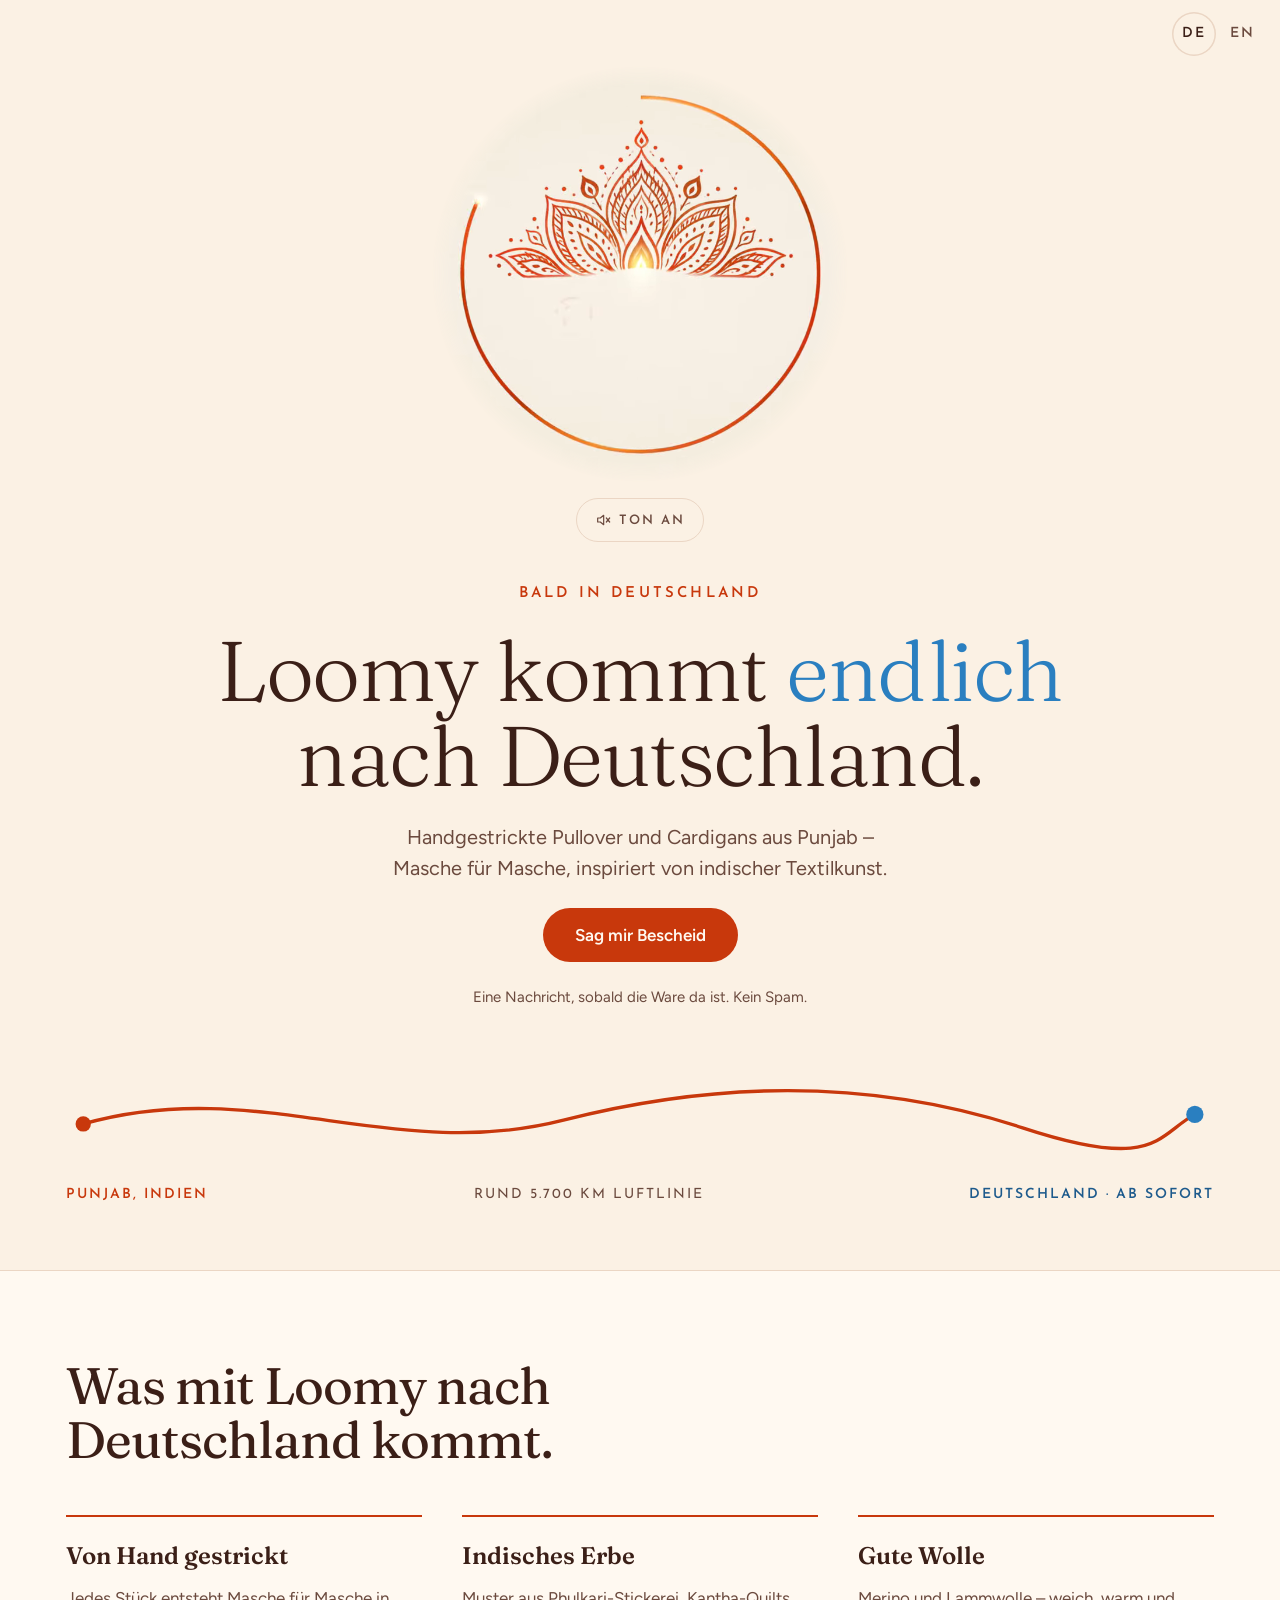
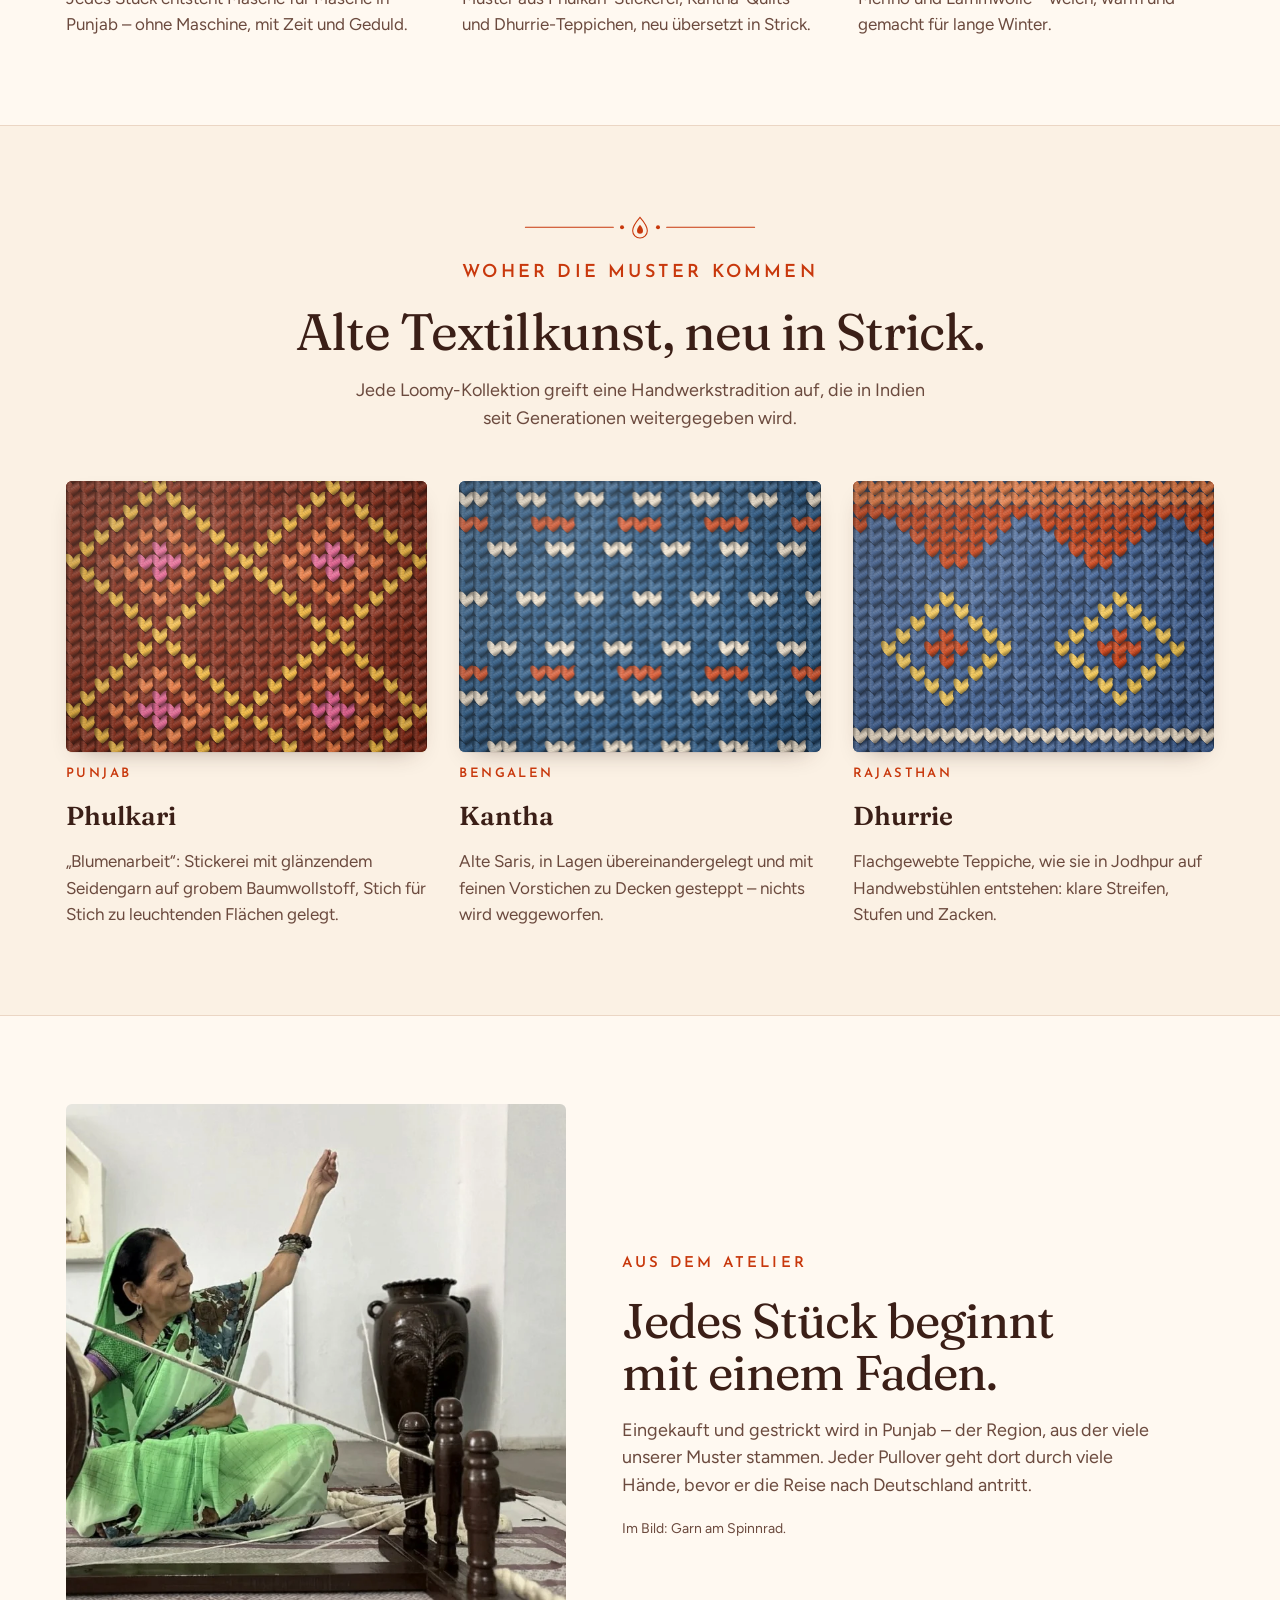
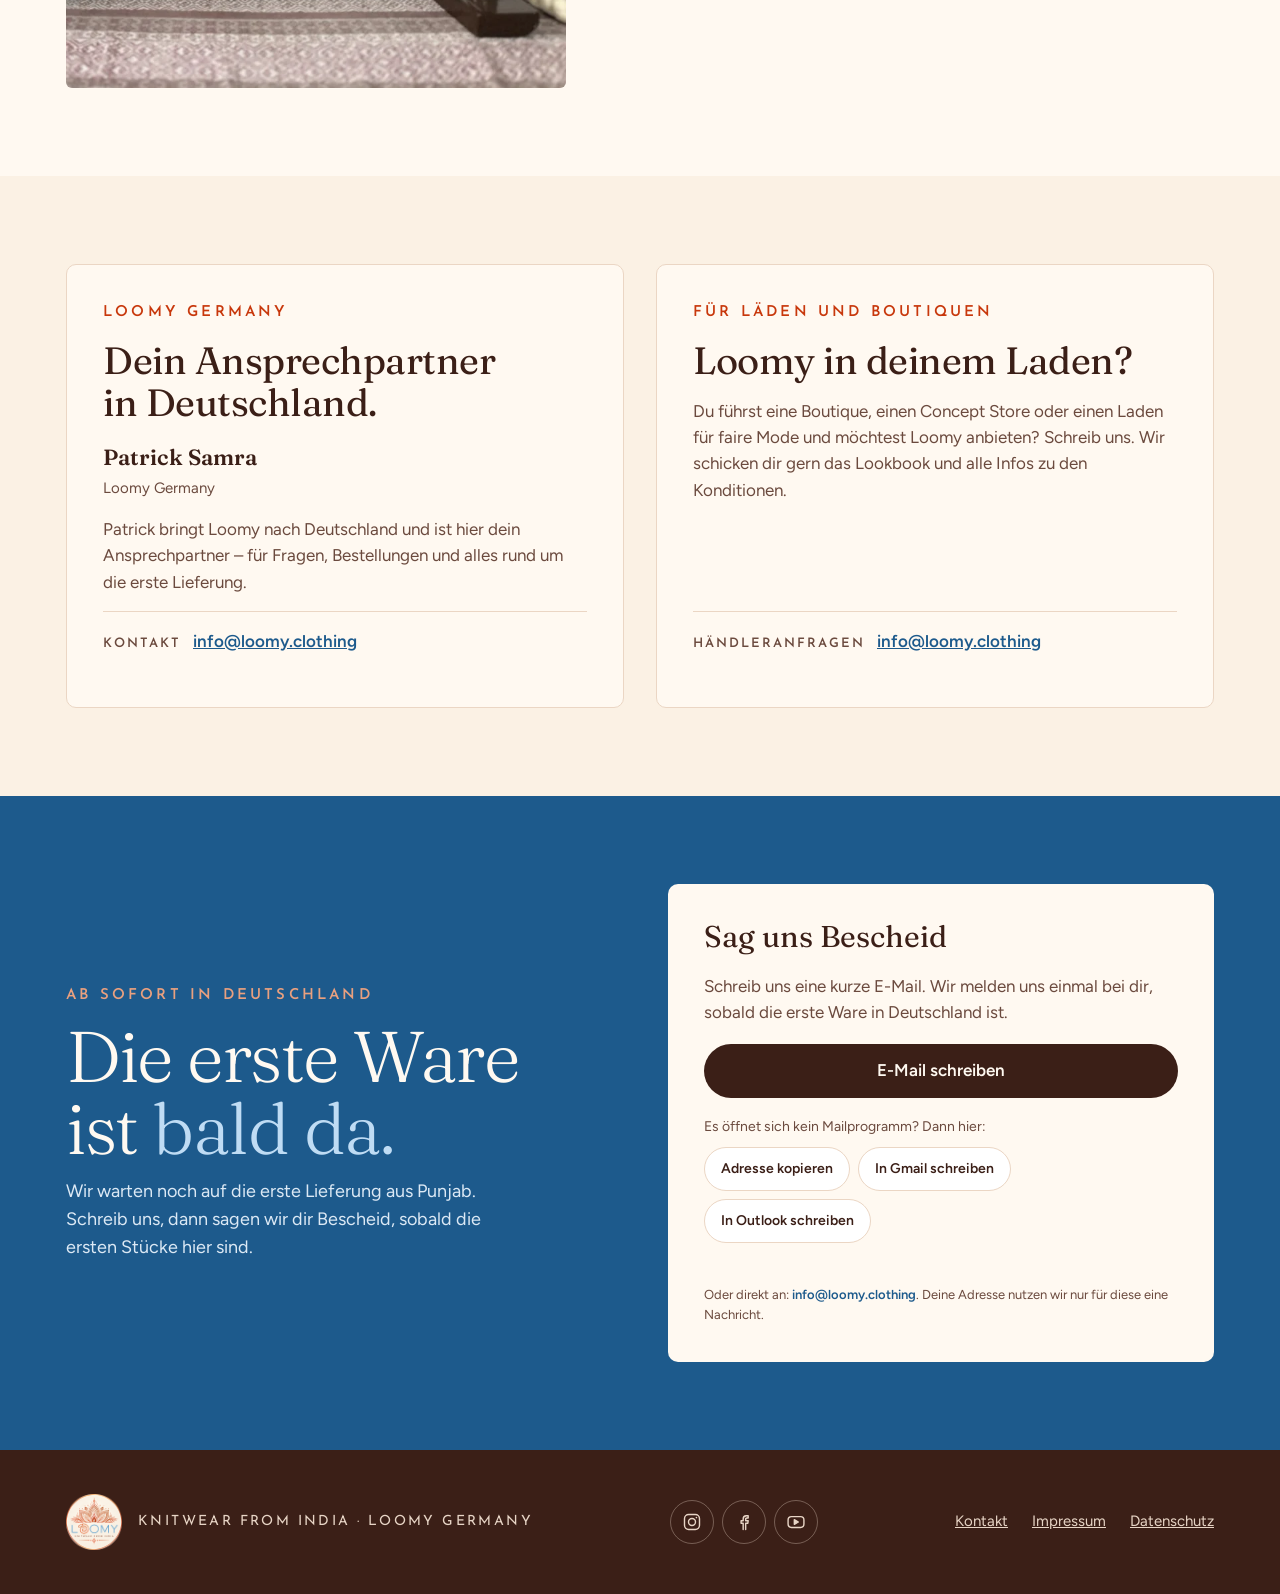
==== commit d435060b: "Sprachumschalter auf dem Handy wieder antippbar (lag unter dem Kopfbereich) Co-Authored-By: Claude O" ====
--- a/ankuendigung/index.html
+++ b/ankuendigung/index.html
@@ -210,7 +210,7 @@
 .sound svg{width:16px;height:16px}
 .sound [hidden]{display:none}
 /* Language switch */
-.lang{position:absolute;top:max(12px,env(safe-area-inset-top,0px));right:max(16px,env(safe-area-inset-right,0px));display:flex;gap:4px;font-family:var(--label);font-size:14px;font-weight:600;letter-spacing:2px}
+.lang{position:absolute;z-index:10;top:max(12px,env(safe-area-inset-top,0px));right:max(16px,env(safe-area-inset-right,0px));display:flex;gap:4px;font-family:var(--label);font-size:14px;font-weight:600;letter-spacing:2px}
 .lang a{display:inline-flex;align-items:center;justify-content:center;min-width:44px;min-height:44px;border-radius:999px;color:var(--ink-soft);text-decoration:none}
 .lang a:hover{color:var(--sindoor)}
 .lang a[aria-current]{color:var(--ink);box-shadow:inset 0 0 0 1.5px var(--line)}
